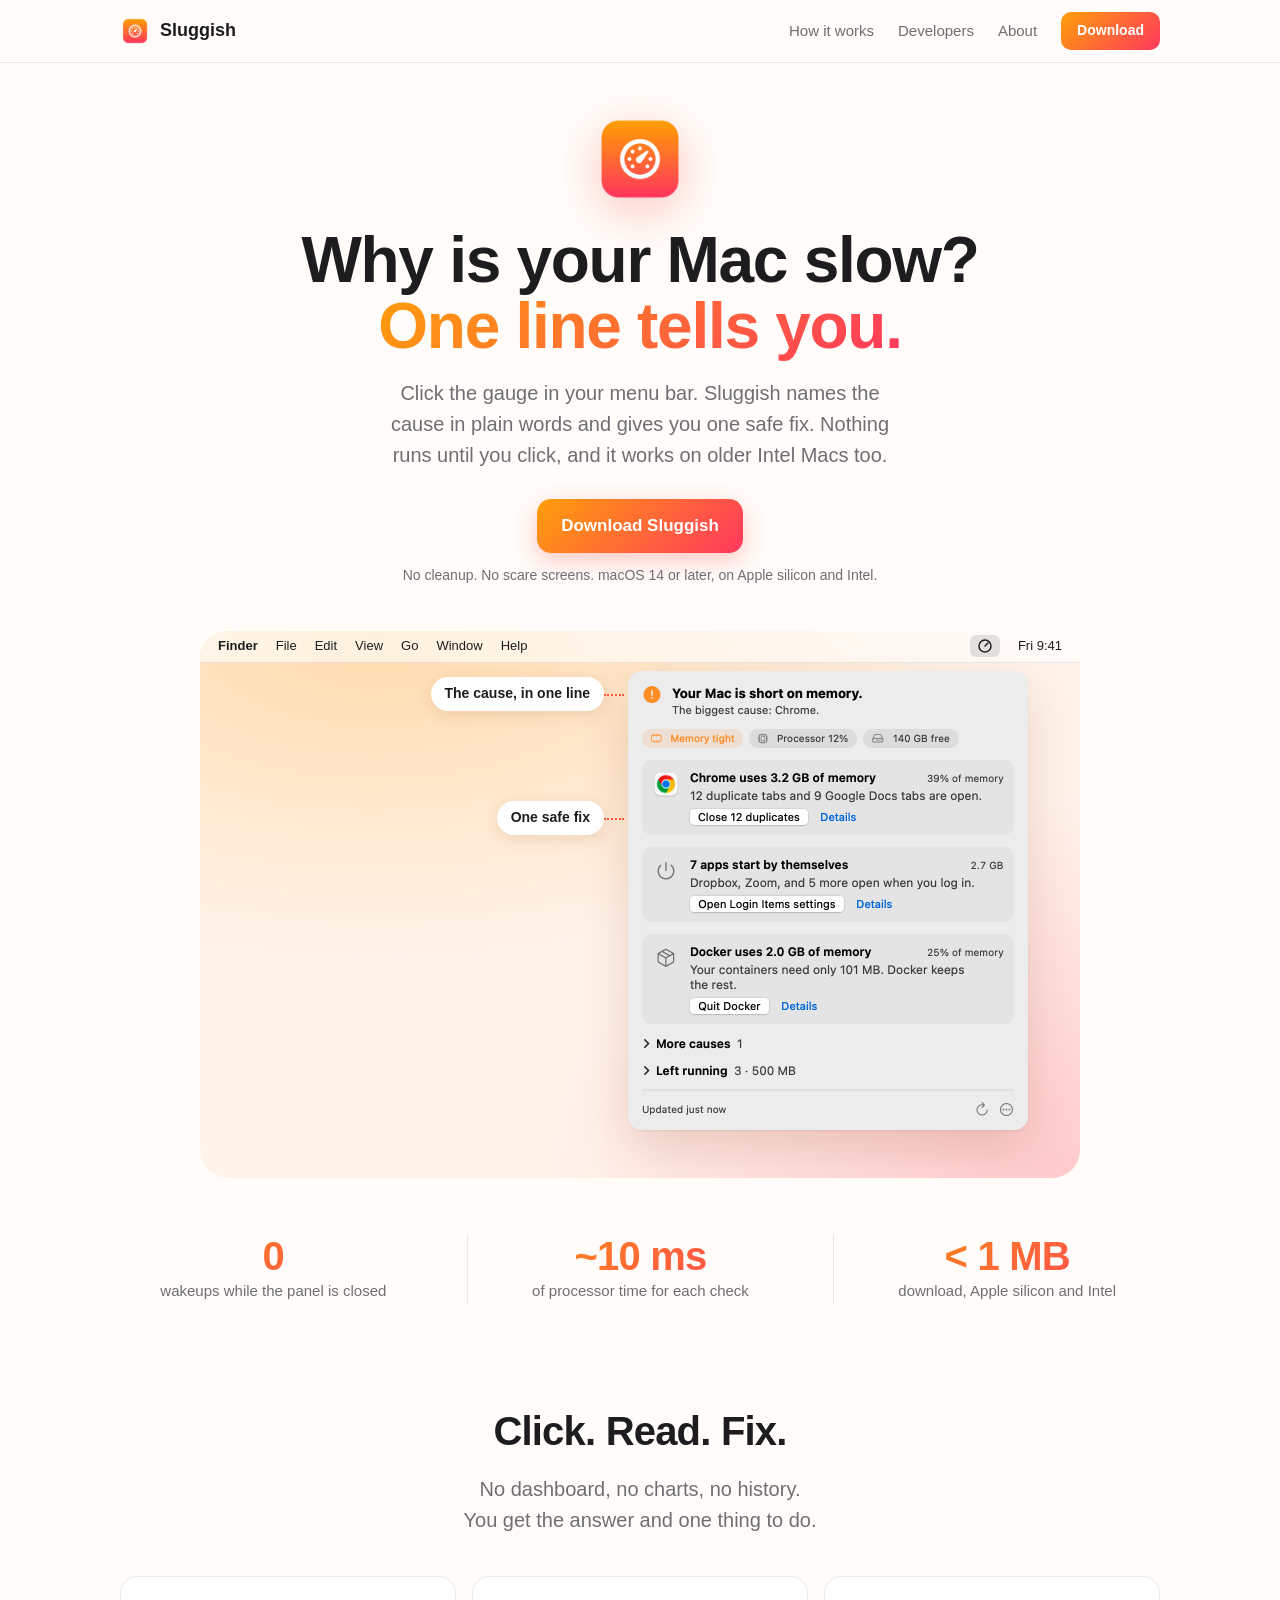
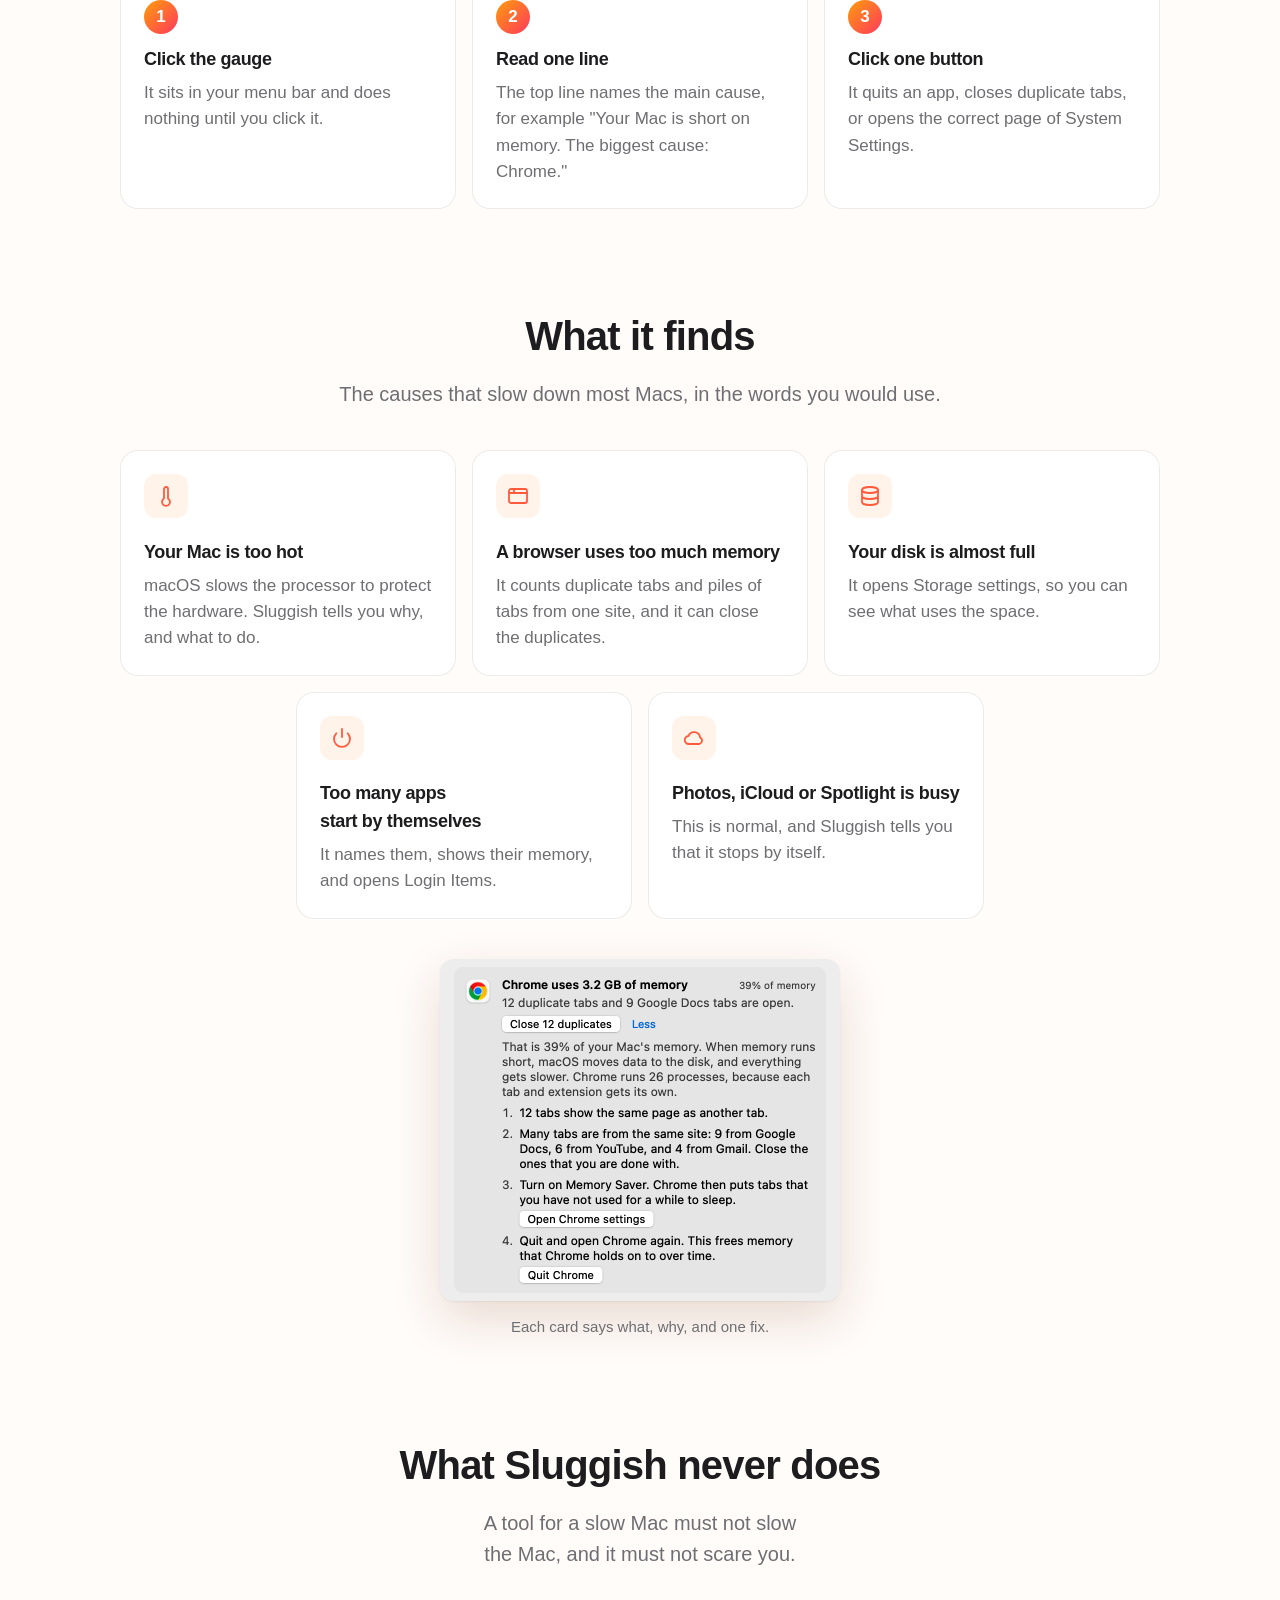
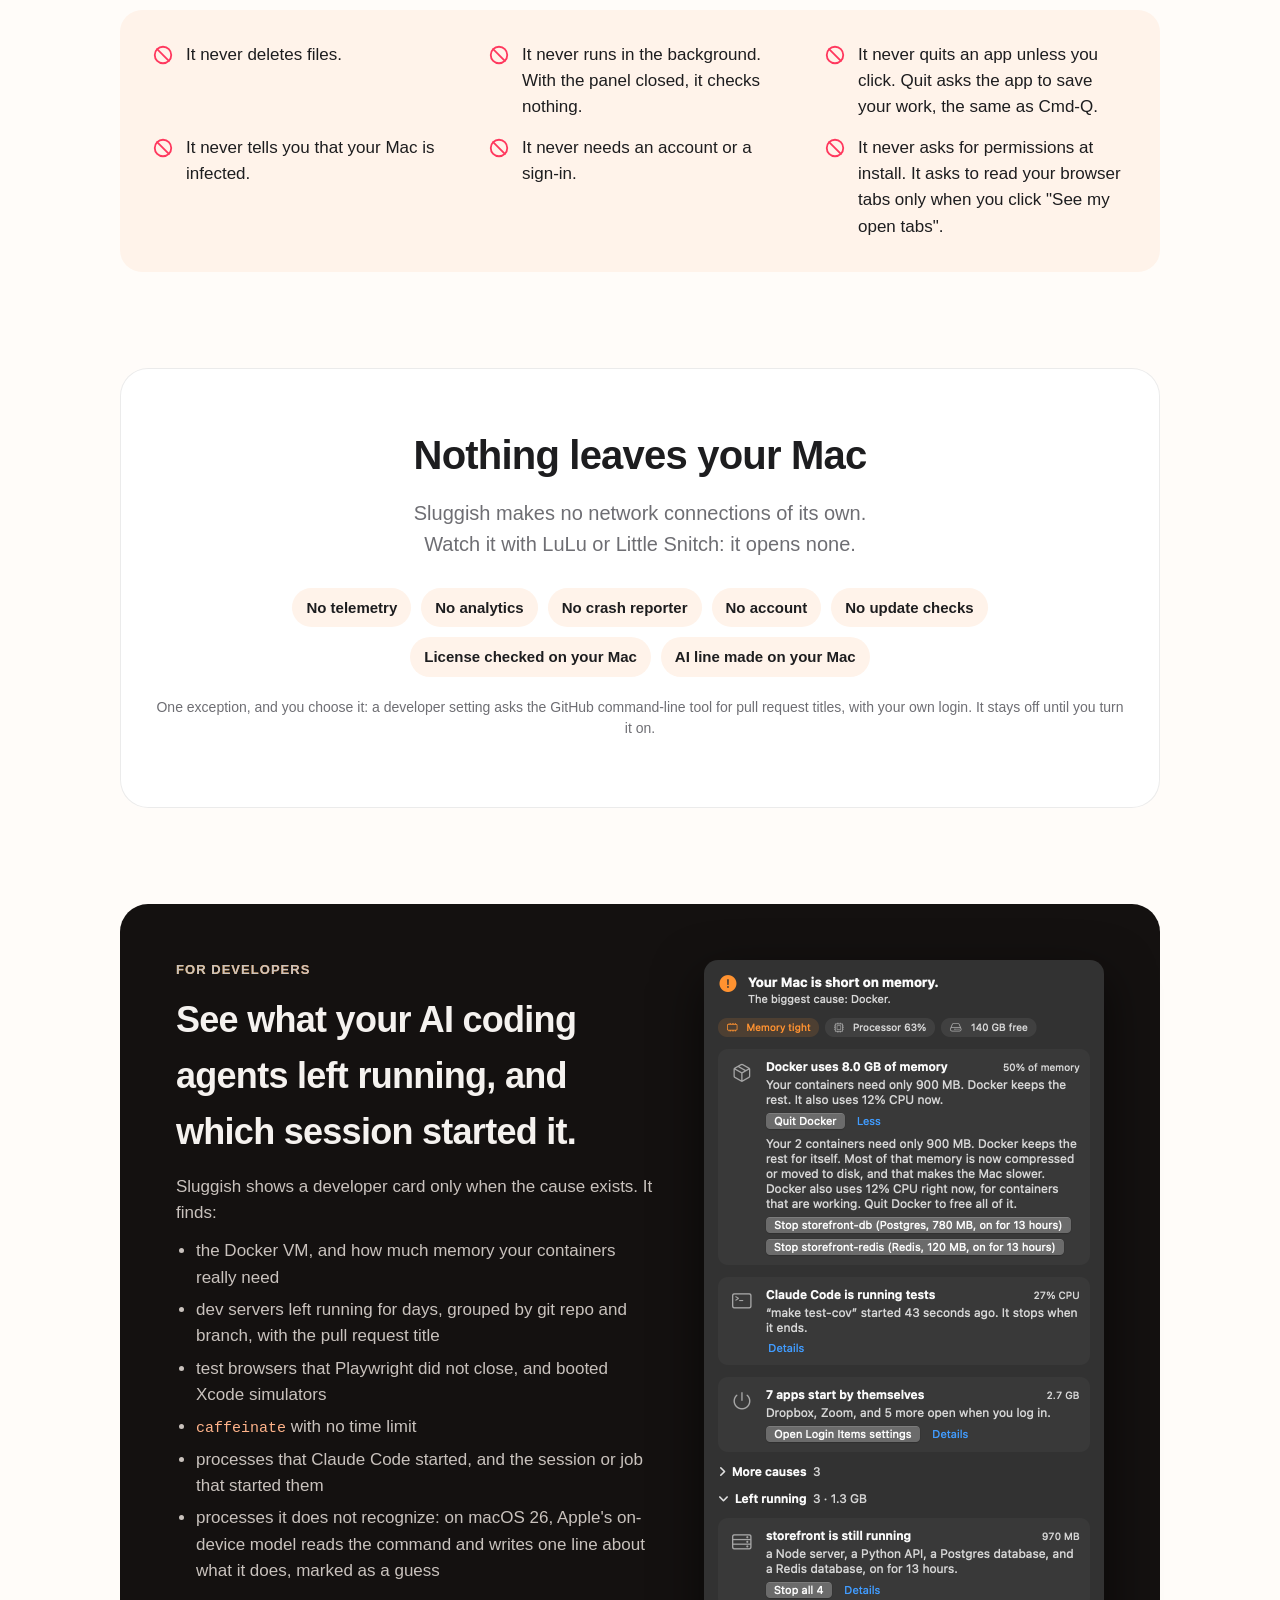
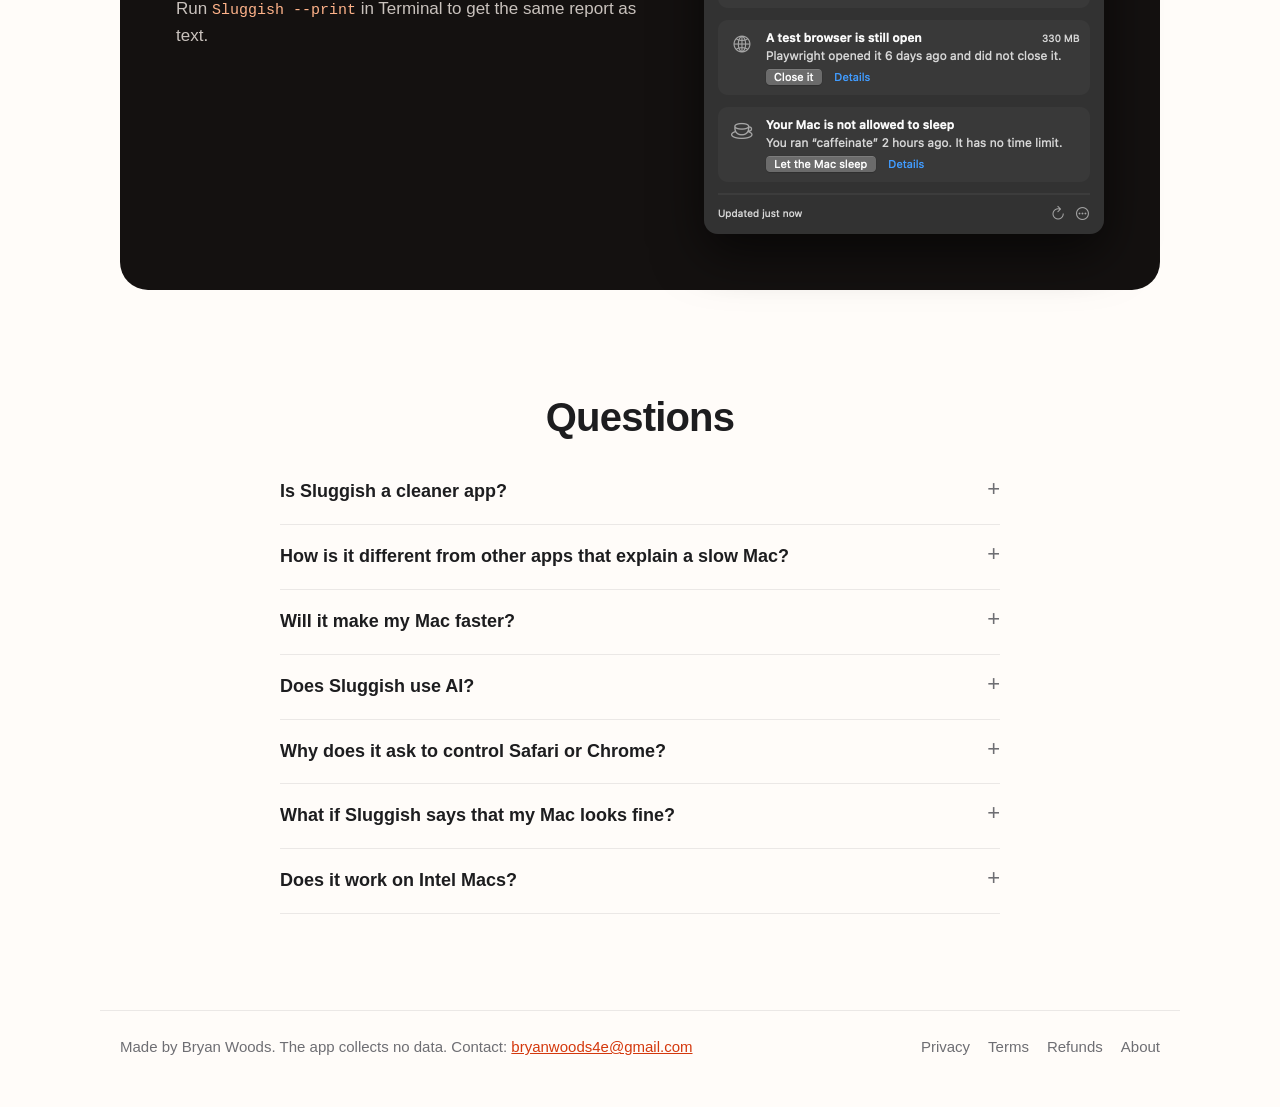
==== site/index.html @ 59898ac7 "Hide the price from the website until launch Friends download early builds from the website, and Bry" ====
<!doctype html>
<html lang="en">
<head>
<meta charset="utf-8">
<meta name="viewport" content="width=device-width, initial-scale=1">
<title>Sluggish: why is your Mac slow?</title>
<meta name="description" content="Click the gauge in your menu bar. Sluggish names the cause in plain words and gives you one safe fix. Nothing runs until you click.">
<link rel="icon" href="icon.png">
<link rel="stylesheet" href="style.css">
</head>
<body class="home">
<header class="top"><div class="wrap"><nav><a class="brand" href="./"><img src="icon.png" alt="" width="30" height="30">Sluggish</a><a href="#how">How it works</a><a href="#developers">Developers</a><a href="about/">About</a><a class="button small" href="download/Sluggish.zip">Download</a></nav></div></header>
<main>

<section class="wrap hero">
<img class="icon" src="icon.png" alt="">
<h1>Why is your Mac slow?<br><span class="grad">One line tells you.</span></h1>
<p class="lede">Click the gauge in your menu bar. Sluggish names the cause in plain words and gives you one safe fix. Nothing runs until you click, and it works on older Intel Macs too.</p>
<div class="buttons"><a class="button" href="download/Sluggish.zip">Download Sluggish</a></div>
<p class="fine">No cleanup. No scare screens. macOS 14 or later, on Apple silicon and Intel.</p>
<div class="stage">
<div class="menubar"><span class="menus"><b>Finder</b><span>File</span><span>Edit</span><span>View</span><span>Go</span><span>Window</span><span>Help</span></span><span class="gauge"><svg viewBox="0 0 24 24" fill="none" stroke="currentColor" stroke-width="2.2" stroke-linecap="round"><circle cx="12" cy="12" r="9"/><path d="M12 12l4.5-4.5"/></svg></span><span>Fri 9:41</span></div>
<span class="callout c1">The cause, in one line</span><span class="callout c2">One safe fix</span>
<picture><source srcset="shots/hero-dark.png" media="(prefers-color-scheme: dark)"><img class="panel" src="shots/hero.png" width="400" alt="The Sluggish panel: Your Mac is short on memory. The biggest cause: Chrome. One button closes 12 duplicate tabs."></picture>
</div>
<div class="stats">
<div><b class="grad">0</b><span>wakeups while the panel is closed</span></div>
<div><b class="grad">~10 ms</b><span>of processor time for each check</span></div>
<div><b class="grad">&lt; 1 MB</b><span>download, Apple silicon and Intel</span></div>
</div>
</section>

<section class="wrap section" id="how">
<h2>Click. Read. Fix.</h2>
<p class="lede">No dashboard, no charts, no history. You get the answer and one thing to do.</p>
<div class="cards">
<div class="card"><span class="step">1</span><h3>Click the gauge</h3><p>It sits in your menu bar and does nothing until you click it.</p></div>
<div class="card"><span class="step">2</span><h3>Read one line</h3><p>The top line names the main cause, for example "Your Mac is short on memory. The biggest cause: Chrome."</p></div>
<div class="card"><span class="step">3</span><h3>Click one button</h3><p>It quits an app, closes duplicate tabs, or opens the correct page of System Settings.</p></div>
</div>
</section>

<section class="wrap section">
<h2>What it finds</h2>
<p class="lede">The causes that slow down most Macs, in the words you would use.</p>
<div class="cards five">
<div class="card"><svg viewBox="0 0 24 24"><path d="M10 14.5V5a2 2 0 1 1 4 0v9.5a4 4 0 1 1-4 0Z"/></svg><h3>Your Mac is too hot</h3><p>macOS slows the processor to protect the hardware. Sluggish tells you why, and what to do.</p></div>
<div class="card"><svg viewBox="0 0 24 24"><rect x="3" y="5" width="18" height="14" rx="2"/><path d="M3 9h18M8 5v4"/></svg><h3>A browser uses too much memory</h3><p>It counts duplicate tabs and piles of tabs from one site, and it can close the duplicates.</p></div>
<div class="card"><svg viewBox="0 0 24 24"><ellipse cx="12" cy="6" rx="8" ry="3"/><path d="M4 6v12c0 1.7 3.6 3 8 3s8-1.3 8-3V6M4 12c0 1.7 3.6 3 8 3s8-1.3 8-3"/></svg><h3>Your disk is almost full</h3><p>It opens Storage settings, so you can see what uses the space.</p></div>
<div class="card"><svg viewBox="0 0 24 24"><path d="M12 3v8M6.3 7.3a8 8 0 1 0 11.4 0"/></svg><h3>Too many apps start by themselves</h3><p>It names them, shows their memory, and opens Login Items.</p></div>
<div class="card"><svg viewBox="0 0 24 24"><path d="M7 18a4 4 0 0 1-.5-8 6 6 0 0 1 11.6 1.5A3.5 3.5 0 0 1 17.5 18Z"/></svg><h3>Photos, iCloud or Spotlight is busy</h3><p>This is normal, and Sluggish tells you that it stops by itself.</p></div>
</div>
<figure><picture><source srcset="shots/details-dark.png" media="(prefers-color-scheme: dark)"><img src="shots/details.png" width="400" alt="A Sluggish card with its details open"></picture><figcaption>Each card says what, why, and one fix.</figcaption></figure>
</section>

<section class="wrap section">
<h2>What Sluggish never does</h2>
<p class="lede">A tool for a slow Mac must not slow the Mac, and it must not scare you.</p>
<ul class="nevers">
<li>It never deletes files.</li>
<li>It never runs in the background. With the panel closed, it checks nothing.</li>
<li>It never quits an app unless you click. Quit asks the app to save your work, the same as Cmd-Q.</li>
<li>It never tells you that your Mac is infected.</li>
<li>It never needs an account or a sign-in.</li>
<li>It never asks for permissions at install. It asks to read your browser tabs only when you click "See my open tabs".</li>
</ul>
</section>

<section class="wrap section">
<div class="local">
<h2>Nothing leaves your Mac</h2>
<p class="lede">Sluggish makes no network connections of its own. Watch it with LuLu or Little Snitch: it opens none.</p>
<ul class="chips"><li>No telemetry</li><li>No analytics</li><li>No crash reporter</li><li>No account</li><li>No update checks</li><li>License checked on your Mac</li><li>AI line made on your Mac</li></ul>
<p class="fine">One exception, and you choose it: a developer setting asks the GitHub command-line tool for pull request titles, with your own login. It stays off until you turn it on.</p>
</div>
</section>

<section class="wrap section" id="developers">
<div class="dev">
<div>
<p class="kicker grad">For developers</p>
<h2>See what your AI coding agents left running, and which session started it.</h2>
<p>Sluggish shows a developer card only when the cause exists. It finds:</p>
<ul>
<li>the Docker VM, and how much memory your containers really need</li>
<li>dev servers left running for days, grouped by git repo and branch, with the pull request title</li>
<li>test browsers that Playwright did not close, and booted Xcode simulators</li>
<li><code>caffeinate</code> with no time limit</li>
<li>processes that Claude Code started, and the session or job that started them</li>
<li>processes it does not recognize: on macOS 26, Apple's on-device model reads the command and writes one line about what it does, marked as a guess</li>
</ul>
<p>Run <code>Sluggish --print</code> in Terminal to get the same report as text.</p>
</div>
<img src="shots/developer-dark.png" width="400" alt="Sluggish explains that Docker keeps 8 GB for containers that need 900 MB, and lists a dev server, a test browser and caffeinate under Left running.">
</div>
</section>

<section class="wrap section">
<h2>Questions</h2>
<div class="faq">
<details><summary>Is Sluggish a cleaner app?</summary><p>No. It does not delete files or clear caches. It tells you why your Mac is slow, and you choose what to do.</p></details>
<details><summary>How is it different from other apps that explain a slow Mac?</summary><p>Sluggish runs nothing in the background. It never deletes or moves files. It works on Intel Macs with macOS 14. It has no charts and no history. You get the answer and one fix.</p></details>
<details><summary>Will it make my Mac faster?</summary><p>Sluggish does not change your Mac by itself. It shows the cause and one fix. The fix removes the cause that Sluggish found.</p></details>
<details><summary>Does Sluggish use AI?</summary><p>Only for one line, and only on your Mac. When Sluggish finds a process that it does not recognize, Apple's on-device model writes one line about what the process does, marked as a guess. This needs macOS 26 with Apple Intelligence on, and it runs only when you open that card's details. Nothing leaves your Mac. Every other word in the panel comes from fixed rules, not from a model.</p></details>
<details><summary>Why does it ask to control Safari or Chrome?</summary><p>macOS calls the permission to read tab addresses "control". Sluggish uses it to find duplicate tabs, and it closes tabs only when you click a button. Every other card works without this permission.</p></details>
<details><summary>What if Sluggish says that my Mac looks fine?</summary><p>Then it found no cause at that moment. Open it again at the next slow moment. If your Mac is still slow, write to us. Each report helps Sluggish find more causes.</p></details>
<details><summary>Does it work on Intel Macs?</summary><p>Yes. It is one app for Apple silicon and Intel Macs with macOS 14 or later.</p></details>
</div>
</section>
</main>
<footer><span>Made by Bryan Woods. The app collects no data. Contact: <a href="mailto:bryanwoods4e@gmail.com">bryanwoods4e@gmail.com</a></span><nav><a href="privacy/">Privacy</a><a href="terms/">Terms</a><a href="refund/">Refunds</a><a href="about/">About</a></nav></footer>
</body>
</html>
---- site/style.css ----
:root {
  color-scheme: light dark;
  --bg: #fffcf9; --fg: #1d1d1f; --muted: #6e6e73; --line: rgba(0, 0, 0, .08); --card: #ffffff; --tint: #fff3ea;
  --grad: linear-gradient(135deg, #ff9e0a, #ff385e); --link: #d4380d; --bar: rgba(255, 255, 255, .6);
  --shadow: 0 1px 2px rgba(0, 0, 0, .06), 0 18px 50px rgba(120, 40, 0, .16);
}
@media (prefers-color-scheme: dark) {
  :root {
    --bg: #0f0d0c; --fg: #f5f2ef; --muted: #a39d98; --line: rgba(255, 255, 255, .1); --card: #1a1715; --tint: #1d1612;
    --link: #ff8a5c; --bar: rgba(40, 36, 34, .7); --shadow: 0 18px 50px rgba(0, 0, 0, .55);
  }
}
* { box-sizing: border-box; }
body { margin: 0; background: var(--bg); color: var(--fg); font: 17px/1.55 -apple-system, BlinkMacSystemFont, "Helvetica Neue", sans-serif; -webkit-font-smoothing: antialiased; }
a { color: var(--link); }
img { max-width: 100%; height: auto; display: block; }
code { font: 15px ui-monospace, SFMono-Regular, Menlo, monospace; }
h1, h2, h3 { letter-spacing: -.02em; text-wrap: balance; }
.lede, figcaption { text-wrap: balance; }

/* Inner pages */
main { max-width: 680px; margin: 0 auto; padding: 24px 20px 64px; }
main > nav { display: flex; align-items: center; gap: 20px; font-size: 15px; margin-bottom: 40px; }
main h1 { font-size: 40px; line-height: 1.1; margin: 0 0 12px; }
main h2 { font-size: 24px; margin: 40px 0 10px; }
main h3 { font-size: 17px; margin: 20px 0 4px; }
p, ul, ol { margin: 0 0 12px; }
li { margin-bottom: 6px; }
.sub { color: var(--muted); }
.brand { display: flex; align-items: center; gap: 10px; margin-right: auto; color: var(--fg); font-weight: 650; text-decoration: none; font-size: 18px; }
.brand img { width: 30px; height: 30px; }
nav a:not(.brand):not(.button) { color: var(--muted); text-decoration: none; }
nav a:not(.brand):not(.button):hover { color: var(--fg); }
footer { margin-top: 64px; padding-top: 18px; border-top: 1px solid var(--line); color: var(--muted); font-size: 15px; }

/* Buttons */
.buttons { display: flex; flex-wrap: wrap; gap: 12px; margin: 28px 0 12px; }
.button { display: inline-block; padding: 14px 24px; border: 0; border-radius: 14px; background: var(--grad); color: #fff; font: inherit; font-weight: 650; text-decoration: none; cursor: pointer; box-shadow: 0 8px 24px rgba(255, 70, 60, .28); transition: transform .15s; }
.button:hover { transform: translateY(-1px); }
.button.quiet { background: var(--card); color: var(--fg); box-shadow: inset 0 0 0 1px var(--line); }

/* Home */
.home main { max-width: none; padding: 0; }
.wrap { max-width: 1080px; margin: 0 auto; padding: 0 20px; }
.wrap > nav { display: flex; align-items: center; gap: 24px; padding: 20px 0; font-size: 15px; }
.grad { background: var(--grad); -webkit-background-clip: text; background-clip: text; color: transparent; }
.hero { text-align: center; padding: 48px 0 0; }
.hero > img.icon { width: 96px; height: 96px; margin: 0 auto 20px; filter: drop-shadow(0 12px 24px rgba(255, 70, 60, .3)); }
.hero h1 { font-size: clamp(38px, 6.5vw, 64px); line-height: 1.04; margin: 0 auto 18px; max-width: 820px; }
.lede { font-size: 20px; color: var(--muted); max-width: 620px; margin: 0 auto; }
.hero .buttons { justify-content: center; }
.fine { font-size: 14px; color: var(--muted); }
.stage { margin: 44px auto 0; max-width: 880px; border-radius: 28px; overflow: hidden; padding-bottom: 48px; background: radial-gradient(ellipse 70% 60% at 20% 0%, rgba(255, 158, 10, .28), transparent), radial-gradient(ellipse 60% 70% at 100% 100%, rgba(255, 56, 94, .22), transparent), var(--tint); }
.menubar { display: flex; justify-content: flex-end; align-items: center; gap: 18px; height: 32px; padding: 0 18px; background: var(--bar); backdrop-filter: blur(12px); border-bottom: 1px solid var(--line); font-size: 13px; font-weight: 500; }
.menubar .gauge { display: grid; place-items: center; width: 30px; height: 22px; border-radius: 6px; background: rgba(127, 127, 127, .22); }
.menubar svg { width: 16px; height: 16px; }
.stage .panel { width: 400px; margin: 8px 52px 0 auto; border-radius: 14px; box-shadow: var(--shadow); }
.stats { display: grid; grid-template-columns: repeat(3, 1fr); gap: 20px; text-align: center; margin-top: 56px; }
.stats b { display: block; font-size: 40px; line-height: 1.1; letter-spacing: -.02em; }
.stats span { color: var(--muted); font-size: 15px; }
.section { padding-top: 96px; }
.section > h2 { font-size: clamp(30px, 4vw, 40px); text-align: center; margin: 0 0 12px; }
.section > .lede { text-align: center; margin-bottom: 40px; }
.cards { display: grid; gap: 16px; grid-template-columns: repeat(auto-fit, minmax(230px, 1fr)); }
.card { background: var(--card); border-radius: 18px; padding: 24px; box-shadow: inset 0 0 0 1px var(--line); }
.card h3 { font-size: 18px; margin: 12px 0 6px; }
.card p { color: var(--muted); margin: 0; }
.card svg { width: 44px; height: 44px; padding: 10px; border-radius: 12px; background: var(--tint); stroke: #ff5a3c; fill: none; stroke-width: 1.8; stroke-linecap: round; stroke-linejoin: round; }
.step { display: grid; place-items: center; width: 34px; height: 34px; border-radius: 50%; background: var(--grad); color: #fff; font-weight: 700; }
figure { margin: 40px auto 0; text-align: center; }
figure img { width: 400px; margin: 0 auto; border-radius: 14px; box-shadow: var(--shadow); }
figcaption { color: var(--muted); font-size: 15px; margin-top: 14px; }
.nevers { display: grid; grid-template-columns: repeat(auto-fit, minmax(300px, 1fr)); gap: 14px 32px; list-style: none; padding: 32px; margin: 0; border-radius: 22px; background: var(--tint); }
.nevers li { display: flex; gap: 12px; margin: 0; }
.nevers li::before, .checks li::before { content: ""; flex: none; width: 22px; height: 22px; margin-top: 2px; background: center / contain no-repeat; }
.nevers li::before { background-image: url("data:image/svg+xml,%3Csvg xmlns='http://www.w3.org/2000/svg' viewBox='0 0 24 24' fill='none' stroke='%23ff385e' stroke-width='2' stroke-linecap='round'%3E%3Ccircle cx='12' cy='12' r='9'/%3E%3Cpath d='M5.6 5.6l12.8 12.8'/%3E%3C/svg%3E"); }
.local { text-align: center; padding: 56px 32px; border-radius: 28px; background: var(--card); box-shadow: inset 0 0 0 1px var(--line); }
.local h2 { font-size: clamp(30px, 4vw, 40px); margin: 0 0 12px; }
.chips { display: flex; flex-wrap: wrap; justify-content: center; gap: 10px; list-style: none; padding: 0; margin: 28px auto 20px; max-width: 760px; }
.chips li { margin: 0; padding: 8px 14px; border-radius: 999px; background: var(--tint); font-size: 15px; font-weight: 600; }
.dev { display: grid; grid-template-columns: 1fr 400px; gap: 48px; align-items: start; padding: 56px; border-radius: 28px; background: #141110; color: #f5f2ef; }
.dev h2 { font-size: clamp(28px, 3.6vw, 36px); margin: 8px 0 14px; }
.dev p, .dev li { color: #c9c2bd; }
.dev ul { padding-left: 20px; }
.dev code { color: #ffb38a; }
.dev img { border-radius: 14px; box-shadow: 0 18px 50px rgba(0, 0, 0, .6); }
.kicker { font-size: 13px; font-weight: 700; letter-spacing: .08em; text-transform: uppercase; }
.price { max-width: 440px; margin: 0 auto; text-align: center; padding: 40px 32px; border-radius: 26px; background: var(--card); box-shadow: inset 0 0 0 1px var(--line), var(--shadow); }
.price b { display: block; font-size: 72px; line-height: 1; letter-spacing: -.03em; }
.checks { list-style: none; padding: 0; margin: 24px 0; text-align: left; }
.checks li { display: flex; gap: 10px; }
.checks li::before { background-image: url("data:image/svg+xml,%3Csvg xmlns='http://www.w3.org/2000/svg' viewBox='0 0 24 24' fill='none' stroke='%23ff7a1f' stroke-width='2' stroke-linecap='round'%3E%3Cpath d='M5 12.5l4.5 4.5L19 7.5'/%3E%3C/svg%3E"); }
.price .button { width: 100%; text-align: center; }
.faq { max-width: 720px; margin: 0 auto; }
details { border-bottom: 1px solid var(--line); padding: 18px 0; }
summary { font-size: 18px; font-weight: 600; cursor: pointer; list-style: none; display: flex; justify-content: space-between; gap: 16px; }
summary::-webkit-details-marker { display: none; }
summary::after { content: "+"; color: var(--muted); font-weight: 400; font-size: 22px; line-height: 1; transition: transform .2s; }
details[open] summary::after { transform: rotate(45deg); }
details p { color: var(--muted); margin: 10px 0 0; }
.home footer { max-width: 1080px; margin: 96px auto 0; padding: 24px 20px 48px; display: flex; flex-wrap: wrap; gap: 8px 24px; justify-content: space-between; }
.home footer nav { display: flex; gap: 18px; }

@media (max-width: 760px) {
  .stage .panel { width: calc(100% - 32px); max-width: 400px; margin: 8px auto 0; }
  .stats { grid-template-columns: 1fr; gap: 24px; }
  .dev { grid-template-columns: 1fr; padding: 32px 24px; }
  .nevers { padding: 24px; }
  .cards.five .card { max-width: 100%; }
  .menubar .menus { display: none; }
  .dev > div:first-child { position: static; }
}
.cards.five { display: flex; flex-wrap: wrap; justify-content: center; }
.cards.five .card { flex: 1 1 300px; max-width: calc((100% - 32px) / 3); }
.menubar .menus { display: flex; gap: 18px; margin-right: auto; }
.dev > div:first-child { position: sticky; top: 32px; }
@media (max-width: 560px) {
  .wrap > nav a:not(.brand):not(:last-child) { display: none; }
}
.top { position: sticky; top: 0; z-index: 10; background: color-mix(in srgb, var(--bg) 82%, transparent); -webkit-backdrop-filter: saturate(180%) blur(16px); backdrop-filter: saturate(180%) blur(16px); border-bottom: 1px solid var(--line); }
.top .wrap > nav { padding: 12px 0; }
.button.small { padding: 8px 16px; border-radius: 10px; font-size: 14px; box-shadow: none; }
.stage { position: relative; }
.callout { position: absolute; right: 476px; padding: 6px 14px; border-radius: 999px; background: var(--card); box-shadow: 0 4px 16px rgba(120, 40, 0, .12); font-size: 14px; font-weight: 600; white-space: nowrap; }
.callout::after { content: ""; position: absolute; left: 100%; top: 50%; width: 20px; border-top: 2px dotted #ff5a3c; }
.c1 { top: 46px; }
.c2 { top: 170px; }
.stats > div + div { border-left: 1px solid var(--line); }
@media (max-width: 960px) { .callout { display: none; } }
@media (max-width: 760px) { .stats > div + div { border-left: 0; } }
.button.off, .button:disabled { cursor: default; }
.button.off:hover, .button:disabled:hover { transform: none; }
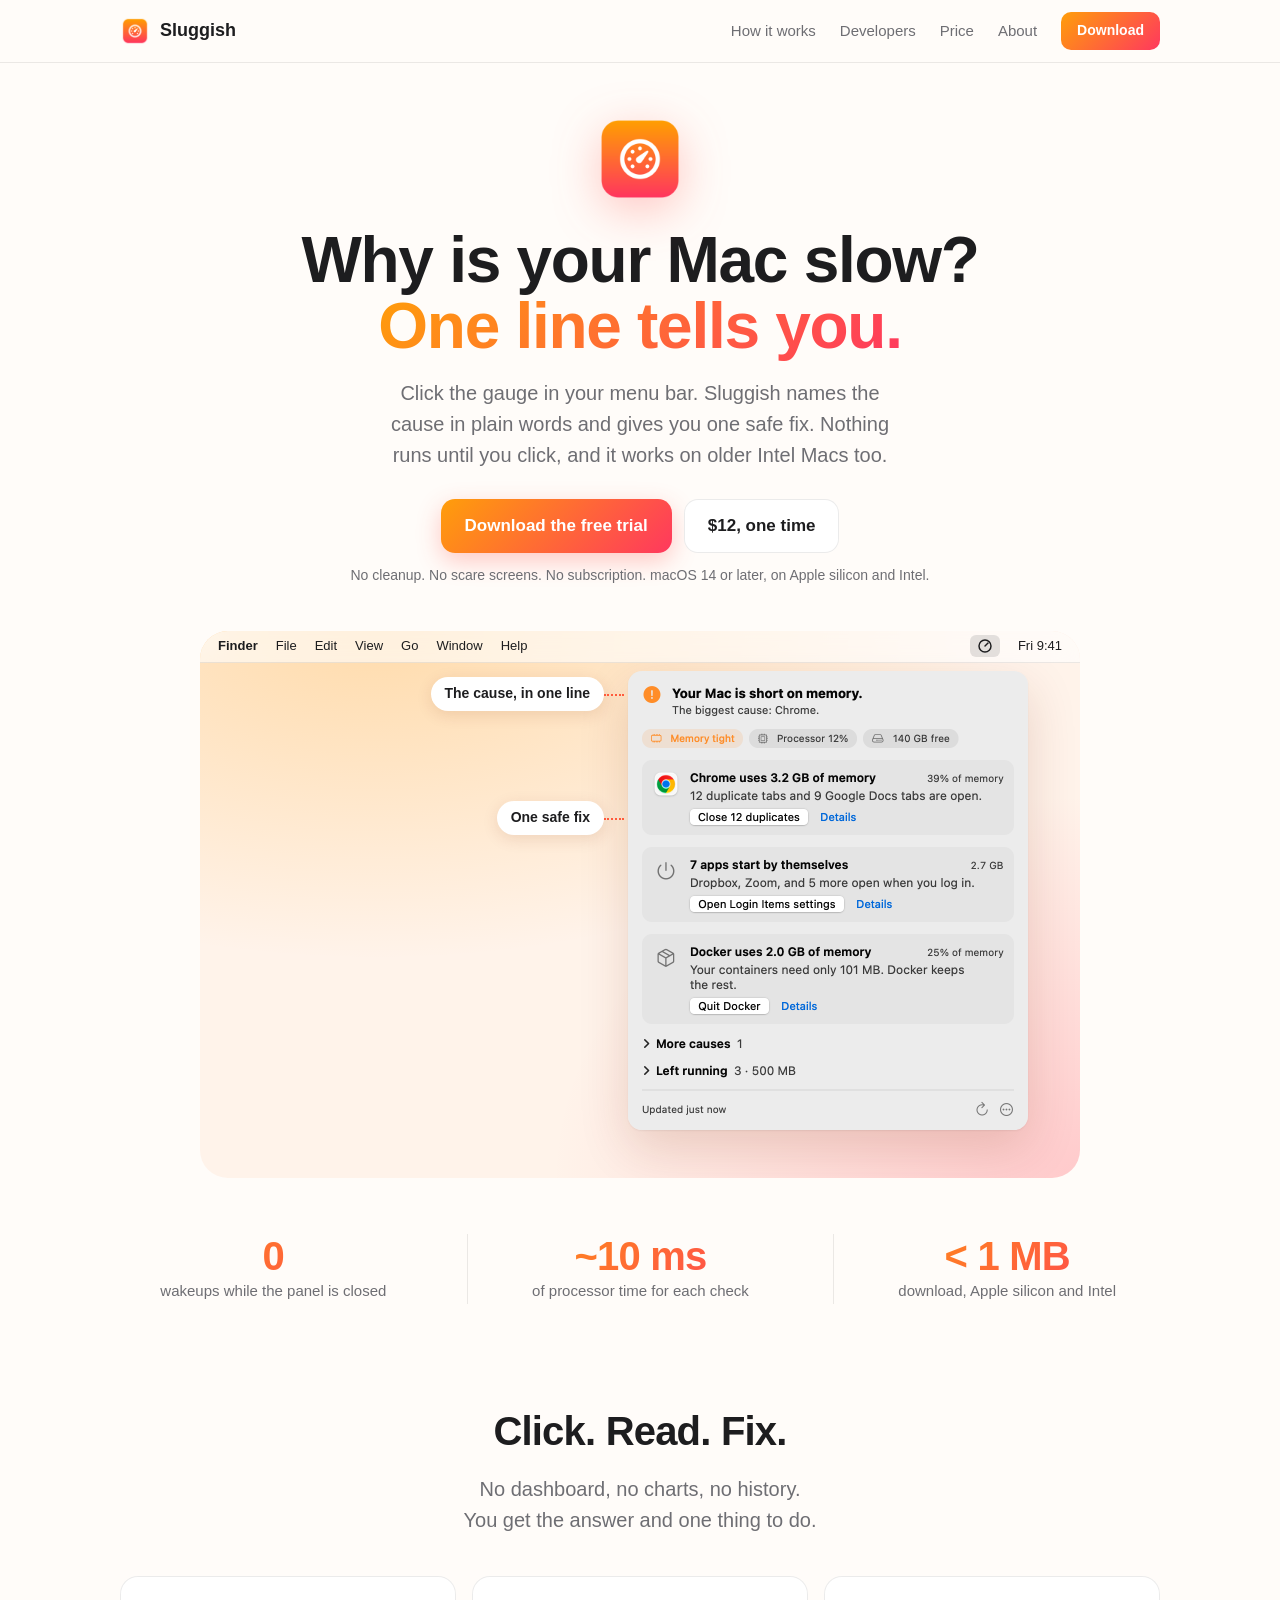
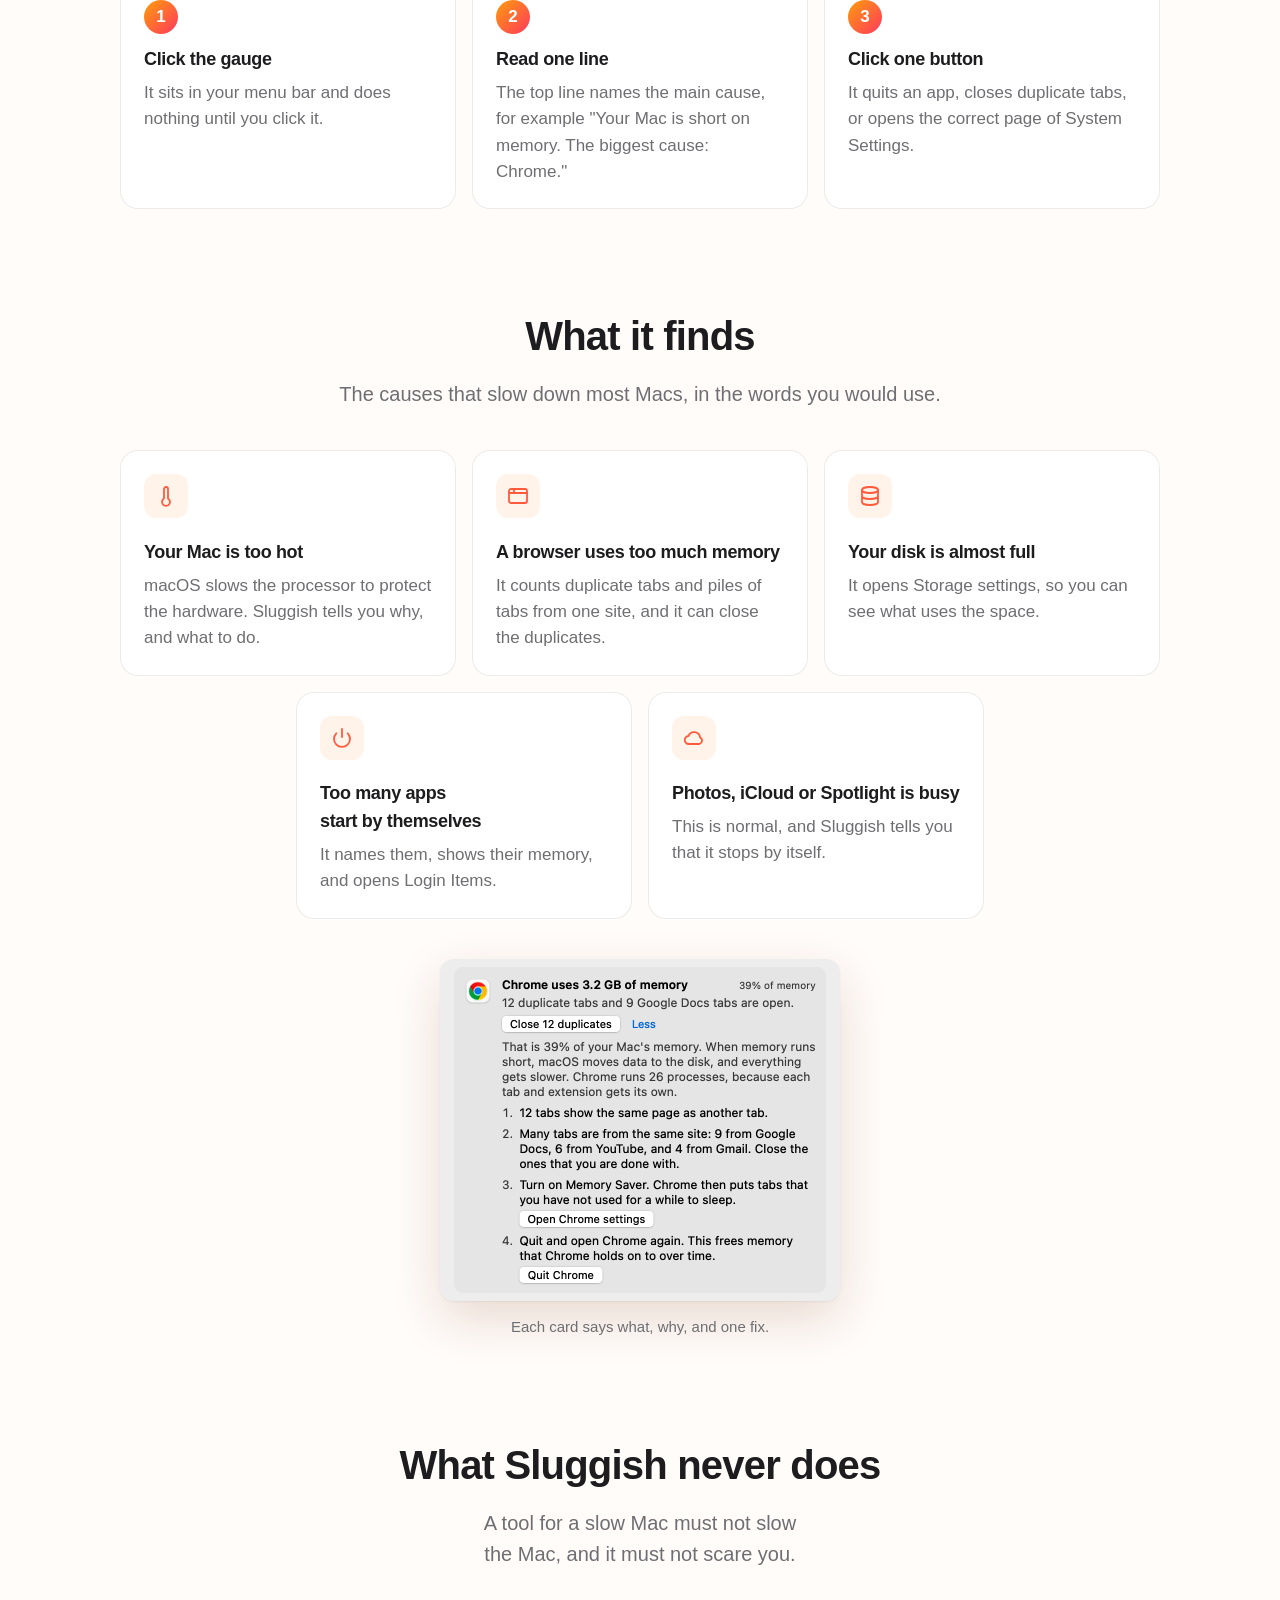
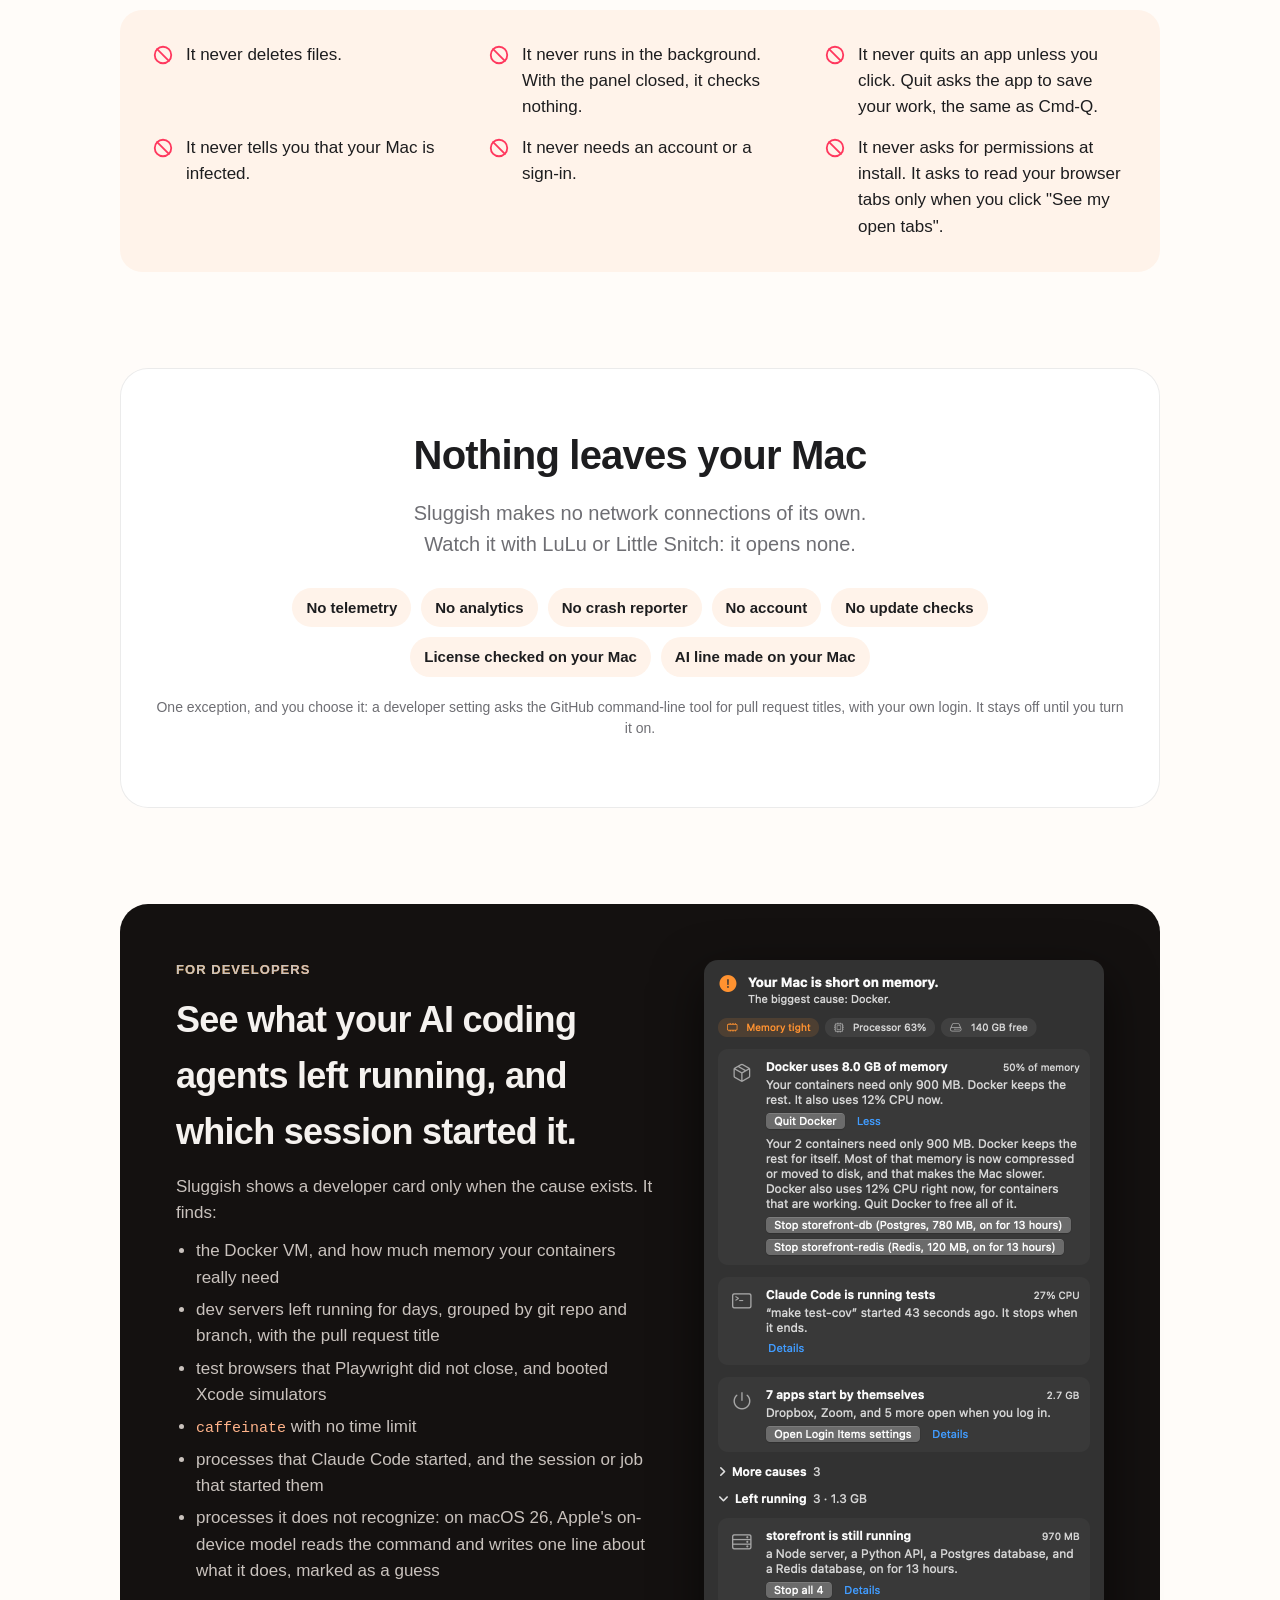
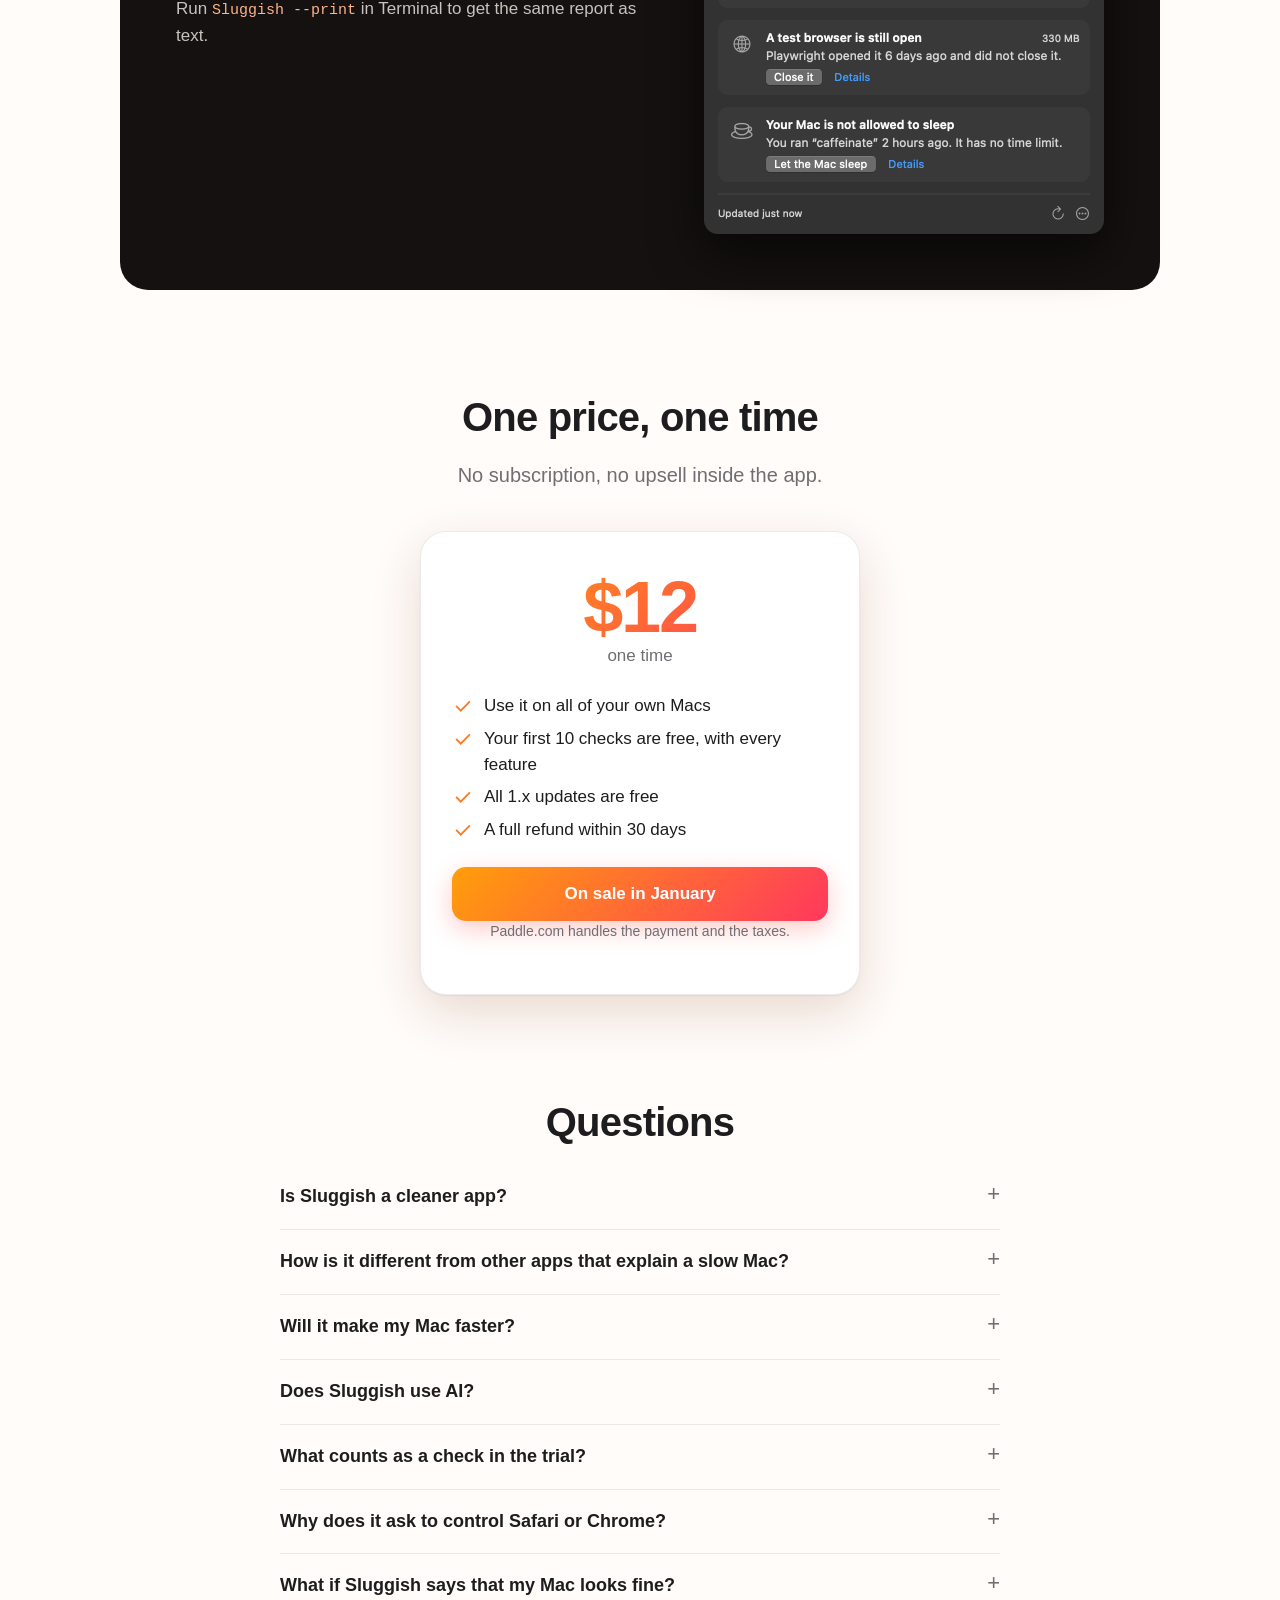
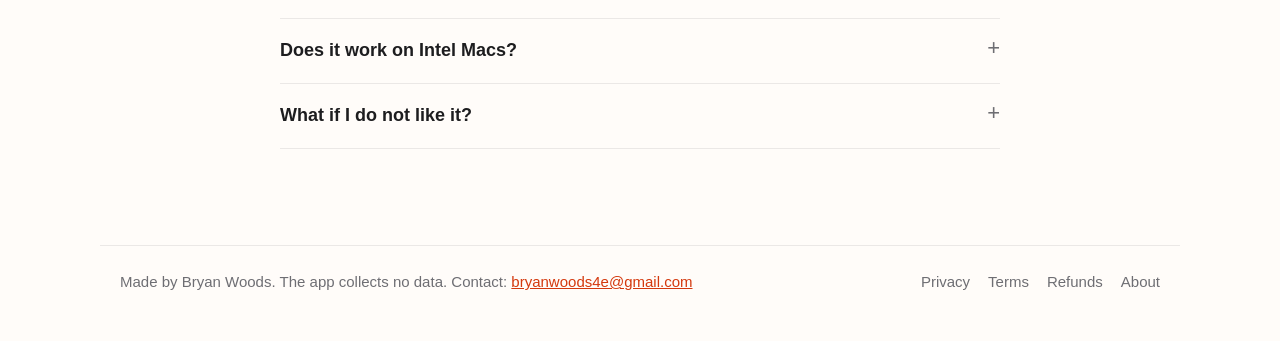
==== commit 3edf5b4f: "Show the price on the website again Paddle rejects a domain when its site has no visible price, and " ====
--- a/site/index.html
+++ b/site/index.html
@@ -9,15 +9,15 @@
 <link rel="stylesheet" href="style.css">
 </head>
 <body class="home">
-<header class="top"><div class="wrap"><nav><a class="brand" href="./"><img src="icon.png" alt="" width="30" height="30">Sluggish</a><a href="#how">How it works</a><a href="#developers">Developers</a><a href="about/">About</a><a class="button small" href="download/Sluggish.zip">Download</a></nav></div></header>
+<header class="top"><div class="wrap"><nav><a class="brand" href="./"><img src="icon.png" alt="" width="30" height="30">Sluggish</a><a href="#how">How it works</a><a href="#developers">Developers</a><a href="#price">Price</a><a href="about/">About</a><a class="button small" href="download/Sluggish.zip">Download</a></nav></div></header>
 <main>
 
 <section class="wrap hero">
 <img class="icon" src="icon.png" alt="">
 <h1>Why is your Mac slow?<br><span class="grad">One line tells you.</span></h1>
 <p class="lede">Click the gauge in your menu bar. Sluggish names the cause in plain words and gives you one safe fix. Nothing runs until you click, and it works on older Intel Macs too.</p>
-<div class="buttons"><a class="button" href="download/Sluggish.zip">Download Sluggish</a></div>
-<p class="fine">No cleanup. No scare screens. macOS 14 or later, on Apple silicon and Intel.</p>
+<div class="buttons"><a class="button" href="download/Sluggish.zip">Download the free trial</a><a class="button quiet" href="#price">$12, one time</a></div>
+<p class="fine">No cleanup. No scare screens. No subscription. macOS 14 or later, on Apple silicon and Intel.</p>
 <div class="stage">
 <div class="menubar"><span class="menus"><b>Finder</b><span>File</span><span>Edit</span><span>View</span><span>Go</span><span>Window</span><span>Help</span></span><span class="gauge"><svg viewBox="0 0 24 24" fill="none" stroke="currentColor" stroke-width="2.2" stroke-linecap="round"><circle cx="12" cy="12" r="9"/><path d="M12 12l4.5-4.5"/></svg></span><span>Fri 9:41</span></div>
 <span class="callout c1">The cause, in one line</span><span class="callout c2">One safe fix</span>
@@ -95,6 +95,22 @@
 </div>
 </section>
 
+<section class="wrap section" id="price">
+<h2>One price, one time</h2>
+<p class="lede">No subscription, no upsell inside the app.</p>
+<div class="price">
+<b class="grad">$12</b><span class="sub">one time</span>
+<ul class="checks">
+<li>Use it on all of your own Macs</li>
+<li>Your first 10 checks are free, with every feature</li>
+<li>All 1.x updates are free</li>
+<li>A full refund within 30 days</li>
+</ul>
+<span class="button off">On sale in January</span>
+<p class="fine">Paddle.com handles the payment and the taxes.</p>
+</div>
+</section>
+
 <section class="wrap section">
 <h2>Questions</h2>
 <div class="faq">
@@ -102,9 +118,11 @@
 <details><summary>How is it different from other apps that explain a slow Mac?</summary><p>Sluggish runs nothing in the background. It never deletes or moves files. It works on Intel Macs with macOS 14. It has no charts and no history. You get the answer and one fix.</p></details>
 <details><summary>Will it make my Mac faster?</summary><p>Sluggish does not change your Mac by itself. It shows the cause and one fix. The fix removes the cause that Sluggish found.</p></details>
 <details><summary>Does Sluggish use AI?</summary><p>Only for one line, and only on your Mac. When Sluggish finds a process that it does not recognize, Apple's on-device model writes one line about what the process does, marked as a guess. This needs macOS 26 with Apple Intelligence on, and it runs only when you open that card's details. Nothing leaves your Mac. Every other word in the panel comes from fixed rules, not from a model.</p></details>
+<details><summary>What counts as a check in the trial?</summary><p>Each time you open the panel and Sluggish looks at your Mac. Checks within one hour count as one.</p></details>
 <details><summary>Why does it ask to control Safari or Chrome?</summary><p>macOS calls the permission to read tab addresses "control". Sluggish uses it to find duplicate tabs, and it closes tabs only when you click a button. Every other card works without this permission.</p></details>
 <details><summary>What if Sluggish says that my Mac looks fine?</summary><p>Then it found no cause at that moment. Open it again at the next slow moment. If your Mac is still slow, write to us. Each report helps Sluggish find more causes.</p></details>
 <details><summary>Does it work on Intel Macs?</summary><p>Yes. It is one app for Apple silicon and Intel Macs with macOS 14 or later.</p></details>
+<details><summary>What if I do not like it?</summary><p>Write to us within 30 days for a full refund.</p></details>
 </div>
 </section>
 </main>
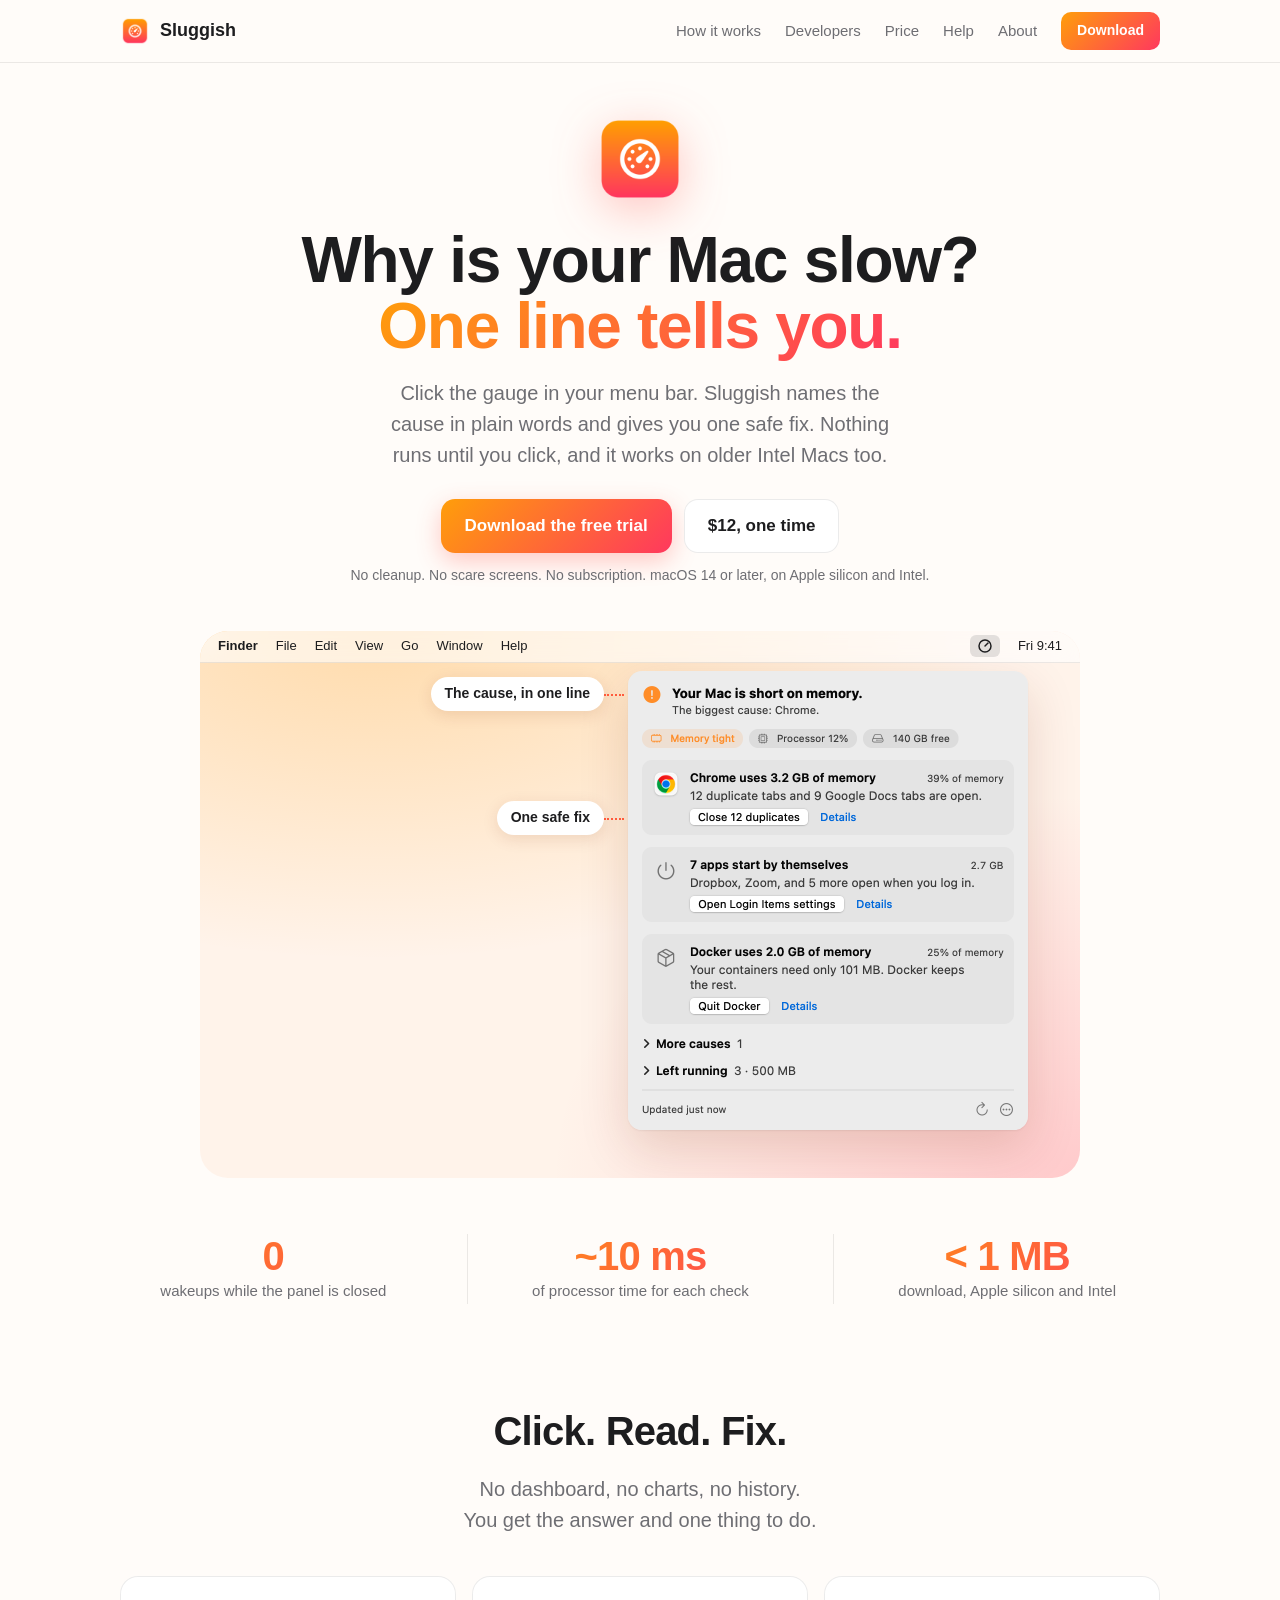
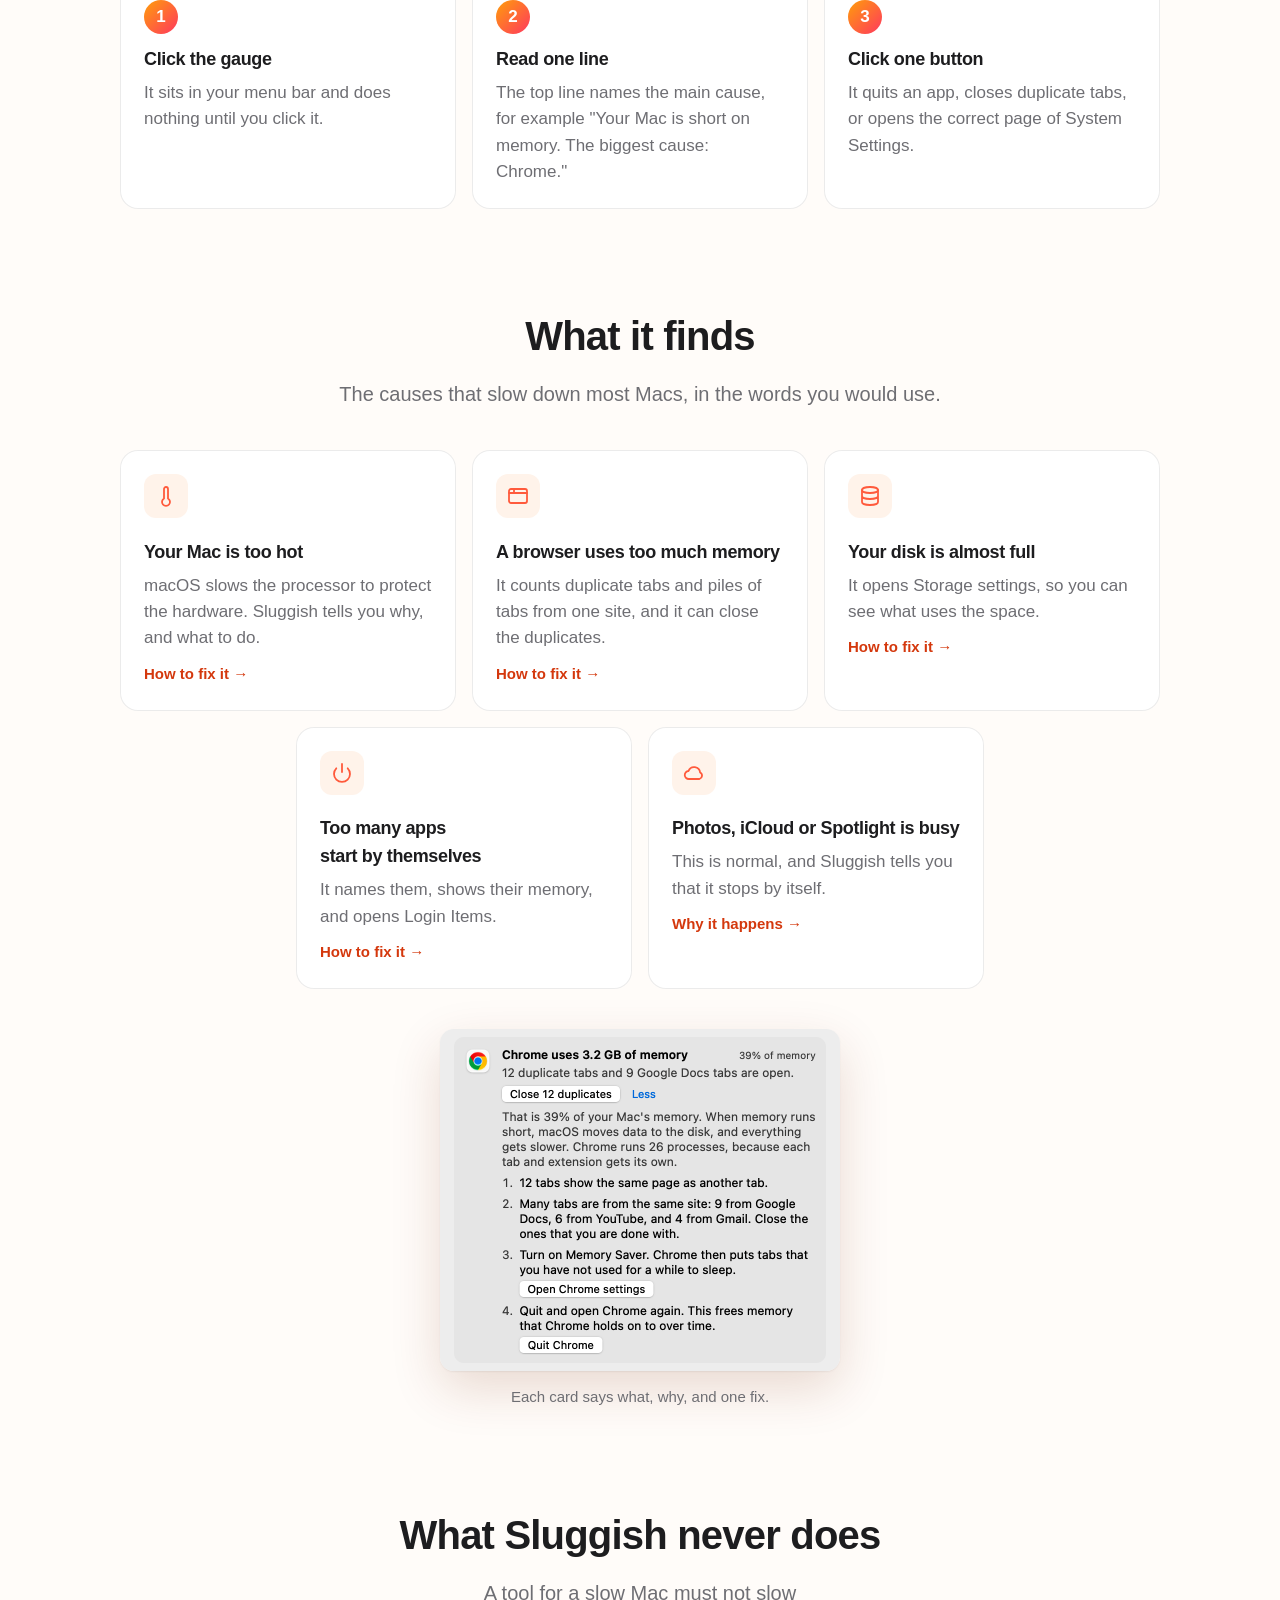
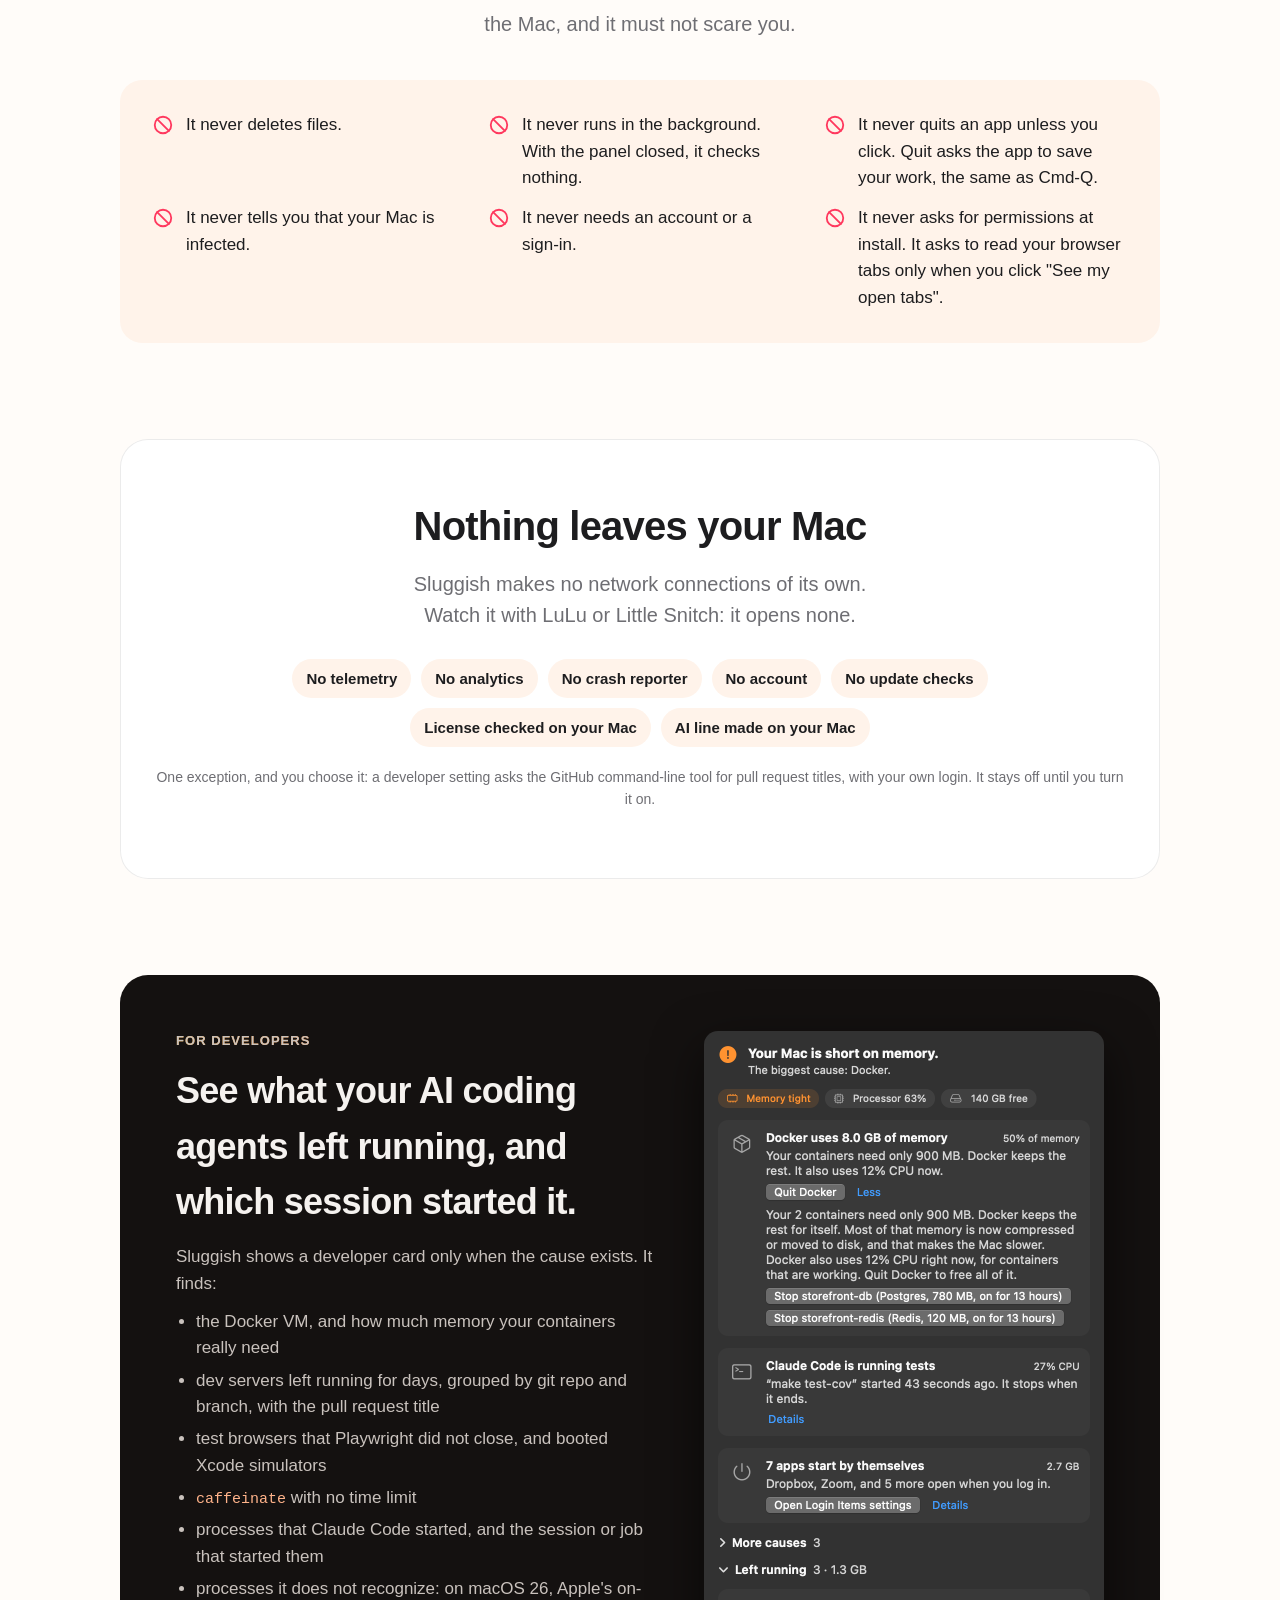
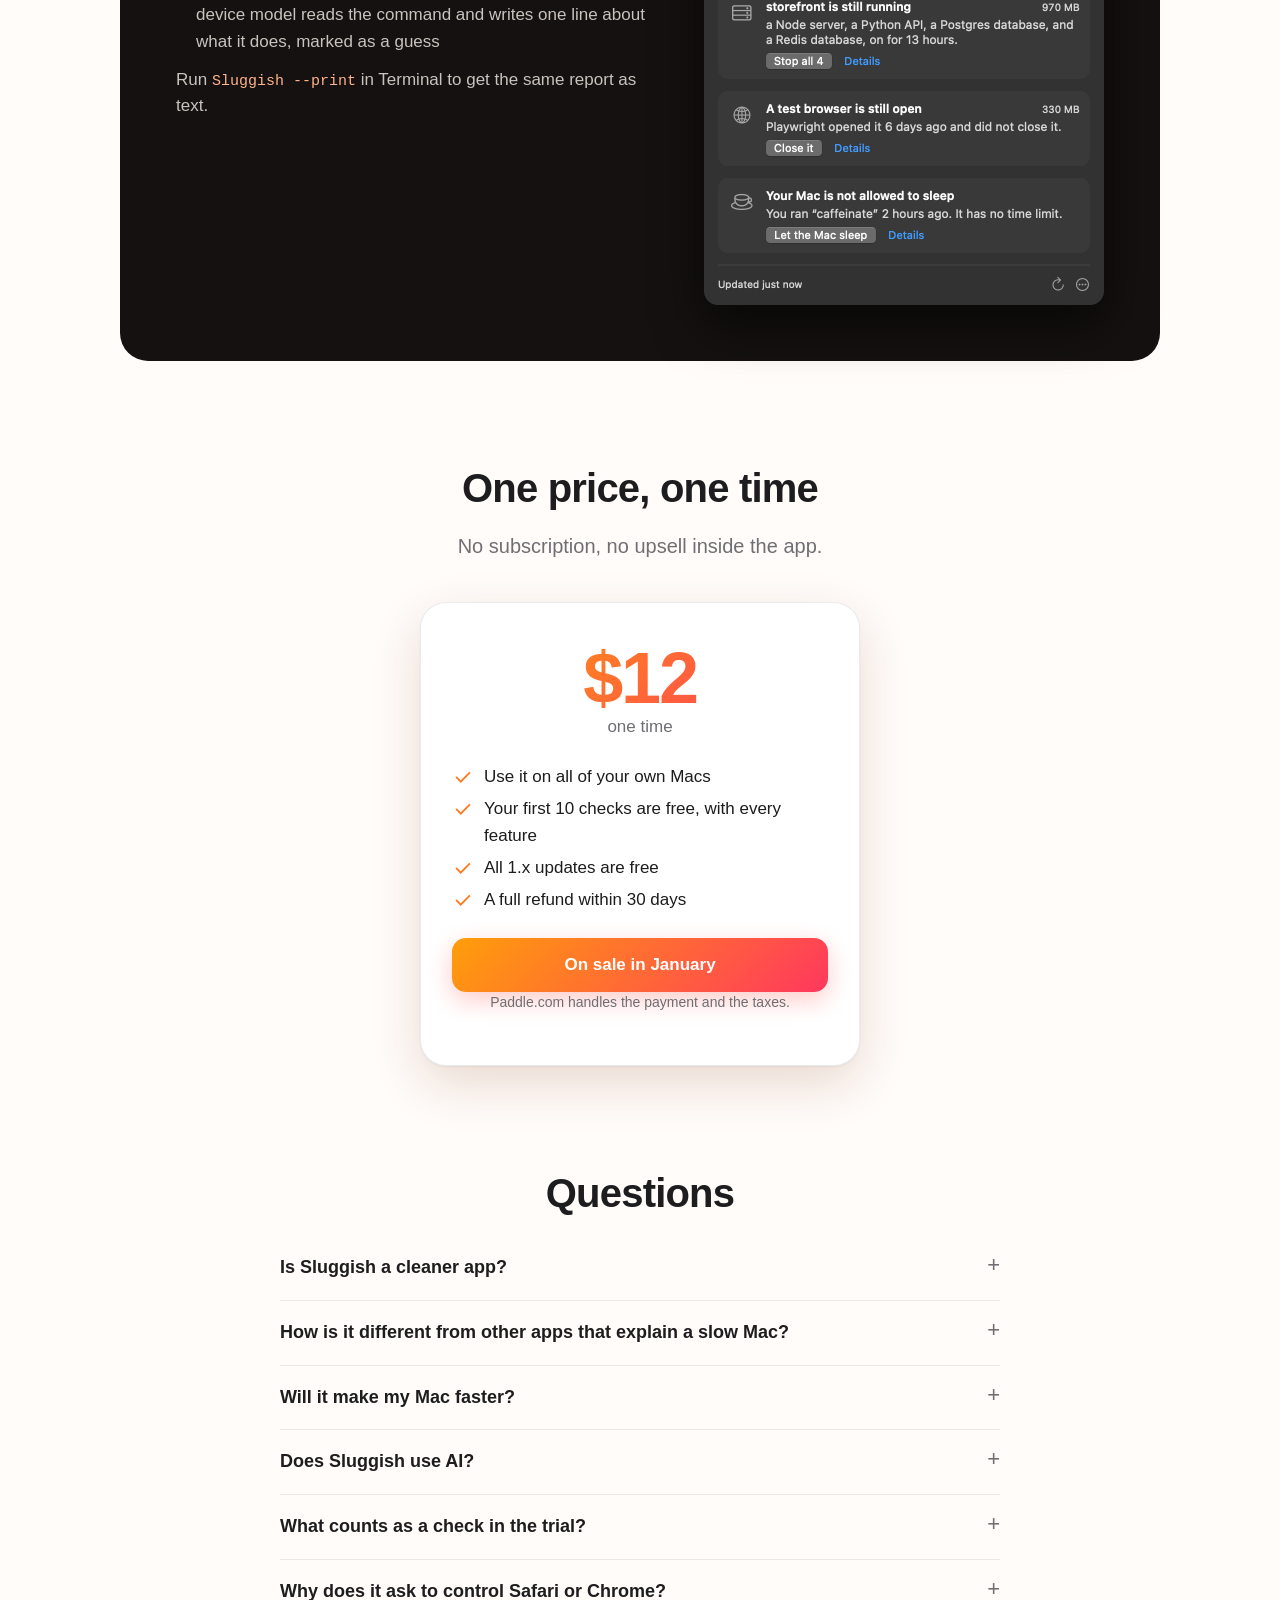
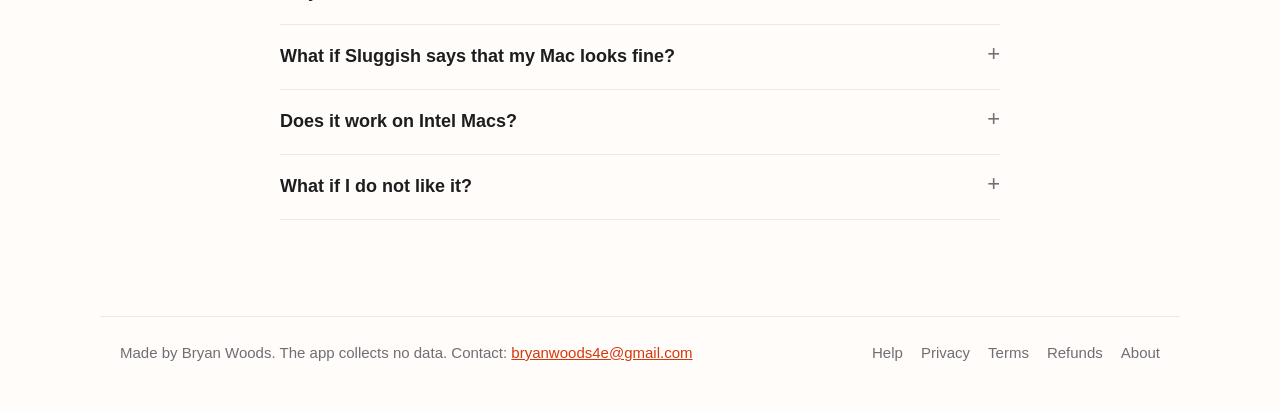
==== commit 03406a6a: "Add help pages for the five common causes of a slow Mac Search is now the main way to find Sluggish," ====
--- a/site/index.html
+++ b/site/index.html
@@ -5,11 +5,12 @@
 <meta name="viewport" content="width=device-width, initial-scale=1">
 <title>Sluggish: why is your Mac slow?</title>
 <meta name="description" content="Click the gauge in your menu bar. Sluggish names the cause in plain words and gives you one safe fix. Nothing runs until you click.">
+<link rel="canonical" href="https://sluggishapp.com/">
 <link rel="icon" href="icon.png">
 <link rel="stylesheet" href="style.css">
 </head>
 <body class="home">
-<header class="top"><div class="wrap"><nav><a class="brand" href="./"><img src="icon.png" alt="" width="30" height="30">Sluggish</a><a href="#how">How it works</a><a href="#developers">Developers</a><a href="#price">Price</a><a href="about/">About</a><a class="button small" href="download/Sluggish.zip">Download</a></nav></div></header>
+<header class="top"><div class="wrap"><nav><a class="brand" href="./"><img src="icon.png" alt="" width="30" height="30">Sluggish</a><a href="#how">How it works</a><a href="#developers">Developers</a><a href="#price">Price</a><a href="help/">Help</a><a href="about/">About</a><a class="button small" href="download/Sluggish.zip">Download</a></nav></div></header>
 <main>
 
 <section class="wrap hero">
@@ -44,11 +45,11 @@
 <h2>What it finds</h2>
 <p class="lede">The causes that slow down most Macs, in the words you would use.</p>
 <div class="cards five">
-<div class="card"><svg viewBox="0 0 24 24"><path d="M10 14.5V5a2 2 0 1 1 4 0v9.5a4 4 0 1 1-4 0Z"/></svg><h3>Your Mac is too hot</h3><p>macOS slows the processor to protect the hardware. Sluggish tells you why, and what to do.</p></div>
-<div class="card"><svg viewBox="0 0 24 24"><rect x="3" y="5" width="18" height="14" rx="2"/><path d="M3 9h18M8 5v4"/></svg><h3>A browser uses too much memory</h3><p>It counts duplicate tabs and piles of tabs from one site, and it can close the duplicates.</p></div>
-<div class="card"><svg viewBox="0 0 24 24"><ellipse cx="12" cy="6" rx="8" ry="3"/><path d="M4 6v12c0 1.7 3.6 3 8 3s8-1.3 8-3V6M4 12c0 1.7 3.6 3 8 3s8-1.3 8-3"/></svg><h3>Your disk is almost full</h3><p>It opens Storage settings, so you can see what uses the space.</p></div>
-<div class="card"><svg viewBox="0 0 24 24"><path d="M12 3v8M6.3 7.3a8 8 0 1 0 11.4 0"/></svg><h3>Too many apps start by themselves</h3><p>It names them, shows their memory, and opens Login Items.</p></div>
-<div class="card"><svg viewBox="0 0 24 24"><path d="M7 18a4 4 0 0 1-.5-8 6 6 0 0 1 11.6 1.5A3.5 3.5 0 0 1 17.5 18Z"/></svg><h3>Photos, iCloud or Spotlight is busy</h3><p>This is normal, and Sluggish tells you that it stops by itself.</p></div>
+<div class="card"><svg viewBox="0 0 24 24"><path d="M10 14.5V5a2 2 0 1 1 4 0v9.5a4 4 0 1 1-4 0Z"/></svg><h3>Your Mac is too hot</h3><p>macOS slows the processor to protect the hardware. Sluggish tells you why, and what to do.</p><a class="more" href="help/mac-too-hot/">How to fix it →</a></div>
+<div class="card"><svg viewBox="0 0 24 24"><rect x="3" y="5" width="18" height="14" rx="2"/><path d="M3 9h18M8 5v4"/></svg><h3>A browser uses too much memory</h3><p>It counts duplicate tabs and piles of tabs from one site, and it can close the duplicates.</p><a class="more" href="help/chrome-using-too-much-memory/">How to fix it →</a></div>
+<div class="card"><svg viewBox="0 0 24 24"><ellipse cx="12" cy="6" rx="8" ry="3"/><path d="M4 6v12c0 1.7 3.6 3 8 3s8-1.3 8-3V6M4 12c0 1.7 3.6 3 8 3s8-1.3 8-3"/></svg><h3>Your disk is almost full</h3><p>It opens Storage settings, so you can see what uses the space.</p><a class="more" href="help/mac-storage-full/">How to fix it →</a></div>
+<div class="card"><svg viewBox="0 0 24 24"><path d="M12 3v8M6.3 7.3a8 8 0 1 0 11.4 0"/></svg><h3>Too many apps start by themselves</h3><p>It names them, shows their memory, and opens Login Items.</p><a class="more" href="help/mac-slow-startup-login-items/">How to fix it →</a></div>
+<div class="card"><svg viewBox="0 0 24 24"><path d="M7 18a4 4 0 0 1-.5-8 6 6 0 0 1 11.6 1.5A3.5 3.5 0 0 1 17.5 18Z"/></svg><h3>Photos, iCloud or Spotlight is busy</h3><p>This is normal, and Sluggish tells you that it stops by itself.</p><a class="more" href="help/photos-icloud-spotlight-busy/">Why it happens →</a></div>
 </div>
 <figure><picture><source srcset="shots/details-dark.png" media="(prefers-color-scheme: dark)"><img src="shots/details.png" width="400" alt="A Sluggish card with its details open"></picture><figcaption>Each card says what, why, and one fix.</figcaption></figure>
 </section>
@@ -126,6 +127,6 @@
 </div>
 </section>
 </main>
-<footer><span>Made by Bryan Woods. The app collects no data. Contact: <a href="mailto:bryanwoods4e@gmail.com">bryanwoods4e@gmail.com</a></span><nav><a href="privacy/">Privacy</a><a href="terms/">Terms</a><a href="refund/">Refunds</a><a href="about/">About</a></nav></footer>
+<footer><span>Made by Bryan Woods. The app collects no data. Contact: <a href="mailto:bryanwoods4e@gmail.com">bryanwoods4e@gmail.com</a></span><nav><a href="help/">Help</a><a href="privacy/">Privacy</a><a href="terms/">Terms</a><a href="refund/">Refunds</a><a href="about/">About</a></nav></footer>
 </body>
 </html>
--- a/site/style.css
+++ b/site/style.css
@@ -73,7 +73,7 @@
 .nevers { display: grid; grid-template-columns: repeat(auto-fit, minmax(300px, 1fr)); gap: 14px 32px; list-style: none; padding: 32px; margin: 0; border-radius: 22px; background: var(--tint); }
 .nevers li { display: flex; gap: 12px; margin: 0; }
 .nevers li::before, .checks li::before { content: ""; flex: none; width: 22px; height: 22px; margin-top: 2px; background: center / contain no-repeat; }
-.nevers li::before { background-image: url("data:image/svg+xml,%3Csvg xmlns='http://www.w3.org/2000/svg' viewBox='0 0 24 24' fill='none' stroke='%23ff385e' stroke-width='2' stroke-linecap='round'%3E%3Ccircle cx='12' cy='12' r='9'/%3E%3Cpath d='M5.6 5.6l12.8 12.8'/%3E%3C/svg%3E"); }
+.nevers li::before, .nots li::before { background-image: url("data:image/svg+xml,%3Csvg xmlns='http://www.w3.org/2000/svg' viewBox='0 0 24 24' fill='none' stroke='%23ff385e' stroke-width='2' stroke-linecap='round'%3E%3Ccircle cx='12' cy='12' r='9'/%3E%3Cpath d='M5.6 5.6l12.8 12.8'/%3E%3C/svg%3E"); }
 .local { text-align: center; padding: 56px 32px; border-radius: 28px; background: var(--card); box-shadow: inset 0 0 0 1px var(--line); }
 .local h2 { font-size: clamp(30px, 4vw, 40px); margin: 0 0 12px; }
 .chips { display: flex; flex-wrap: wrap; justify-content: center; gap: 10px; list-style: none; padding: 0; margin: 28px auto 20px; max-width: 760px; }
@@ -98,8 +98,8 @@
 summary::after { content: "+"; color: var(--muted); font-weight: 400; font-size: 22px; line-height: 1; transition: transform .2s; }
 details[open] summary::after { transform: rotate(45deg); }
 details p { color: var(--muted); margin: 10px 0 0; }
-.home footer { max-width: 1080px; margin: 96px auto 0; padding: 24px 20px 48px; display: flex; flex-wrap: wrap; gap: 8px 24px; justify-content: space-between; }
-.home footer nav { display: flex; gap: 18px; }
+.home footer, .help footer { max-width: 1080px; margin: 96px auto 0; padding: 24px 20px 48px; display: flex; flex-wrap: wrap; gap: 8px 24px; justify-content: space-between; }
+.home footer nav, .help footer nav { display: flex; flex-wrap: wrap; gap: 18px; }
 
 @media (max-width: 760px) {
   .stage .panel { width: calc(100% - 32px); max-width: 400px; margin: 8px auto 0; }
@@ -130,3 +130,54 @@
 @media (max-width: 760px) { .stats > div + div { border-left: 0; } }
 .button.off, .button:disabled { cursor: default; }
 .button.off:hover, .button:disabled:hover { transform: none; }
+
+/* Help */
+.help main { max-width: 720px; padding: 28px 20px 64px; }
+.crumbs { font-size: 14px; color: var(--muted); margin: 0 0 18px; }
+.crumbs a { color: var(--muted); text-decoration: none; }
+.crumbs a:hover { color: var(--fg); }
+.help h1 { font-size: clamp(32px, 5.5vw, 46px); line-height: 1.08; margin: 0 0 16px; }
+.help .lede { max-width: none; margin: 0 0 24px; text-wrap: pretty; }
+.help h2 { font-size: 25px; margin: 48px 0 12px; }
+.help p, .help li { line-height: 1.65; }
+.help ul:not(.causes):not(.nots) { padding-left: 22px; }
+.answer { padding: 18px 22px; border-radius: 16px; background: var(--tint); box-shadow: inset 4px 0 0 #ff7a1f; }
+.answer b { display: block; margin-bottom: 4px; font-size: 13px; font-weight: 700; letter-spacing: .08em; text-transform: uppercase; color: var(--link); }
+.path { font-weight: 600; }
+kbd { padding: 1px 6px; border-radius: 6px; background: var(--card); box-shadow: inset 0 0 0 1px var(--line), inset 0 -2px 0 var(--line); font: 600 14px -apple-system, BlinkMacSystemFont, sans-serif; }
+ol.steps { counter-reset: step; list-style: none; padding: 0; }
+ol.steps > li { counter-increment: step; position: relative; min-height: 28px; padding-left: 44px; margin-bottom: 14px; }
+ol.steps > li::before { content: counter(step); position: absolute; left: 0; top: 0; display: grid; place-items: center; width: 28px; height: 28px; border-radius: 50%; background: var(--grad); color: #fff; font-size: 14px; font-weight: 700; }
+.help table { width: 100%; border-collapse: collapse; margin: 16px 0; font-size: 16px; }
+.help th, .help td { padding: 10px 12px 10px 0; border-bottom: 1px solid var(--line); text-align: left; vertical-align: top; }
+.help th { font-size: 13px; font-weight: 700; letter-spacing: .06em; text-transform: uppercase; color: var(--muted); }
+.causes { display: grid; gap: 12px; list-style: none; padding: 0; margin: 20px 0 0; }
+.causes li { margin: 0; }
+.causes a { display: grid; grid-template-columns: 44px 1fr; gap: 2px 16px; padding: 18px 20px; border-radius: 18px; background: var(--card); box-shadow: inset 0 0 0 1px var(--line); color: var(--fg); text-decoration: none; transition: box-shadow .15s, transform .15s; }
+.causes a:hover { box-shadow: inset 0 0 0 1px #ff7a1f, 0 8px 24px rgba(120, 40, 0, .1); transform: translateY(-1px); }
+.causes svg { grid-row: span 2; width: 44px; height: 44px; padding: 10px; border-radius: 12px; background: var(--tint); stroke: #ff5a3c; fill: none; stroke-width: 1.8; stroke-linecap: round; stroke-linejoin: round; }
+.causes b { font-size: 18px; }
+.causes b::after { content: "\00a0→"; color: var(--link); }
+.causes span { color: var(--muted); font-size: 16px; }
+.nots { list-style: none; padding: 0; }
+.nots li { position: relative; padding-left: 34px; margin-bottom: 12px; }
+.nots li::before { content: ""; position: absolute; left: 0; top: 3px; width: 22px; height: 22px; background-size: contain; }
+.cta { display: grid; grid-template-columns: 88px 1fr; gap: 24px; align-items: start; margin: 56px 0 0; padding: 32px; border-radius: 24px; background: radial-gradient(ellipse 70% 80% at 0% 0%, rgba(255, 158, 10, .22), transparent), radial-gradient(ellipse 60% 80% at 100% 100%, rgba(255, 56, 94, .18), transparent), var(--tint); }
+.cta img { width: 88px; height: 88px; filter: drop-shadow(0 10px 20px rgba(255, 70, 60, .3)); }
+.help .cta h2 { margin: 0 0 8px; font-size: 24px; }
+.cta p { margin: 0 0 18px; }
+.cta .fine { margin: 12px 0 0; }
+.related h2 { font-size: 20px; }
+.related ul { display: grid; grid-template-columns: repeat(auto-fit, minmax(260px, 1fr)); gap: 10px; list-style: none; padding: 0 !important; }
+.related li { margin: 0; }
+.related a { display: block; padding: 14px 16px; font-size: 16px; border-radius: 14px; background: var(--card); box-shadow: inset 0 0 0 1px var(--line); color: var(--fg); font-weight: 600; text-decoration: none; }
+.related a::after { content: "\00a0→"; color: var(--link); }
+.related a:hover { box-shadow: inset 0 0 0 1px #ff7a1f; }
+.byline { margin-top: 40px; font-size: 14px; color: var(--muted); }
+.card .more { display: inline-block; margin-top: 10px; font-size: 15px; font-weight: 600; text-decoration: none; }
+@media (max-width: 560px) {
+  .cta { grid-template-columns: 1fr; padding: 24px; }
+  .cta img { width: 64px; height: 64px; }
+  .causes a { grid-template-columns: 36px 1fr; gap: 2px 12px; padding: 16px; }
+  .causes svg { width: 36px; height: 36px; padding: 8px; border-radius: 10px; }
+}
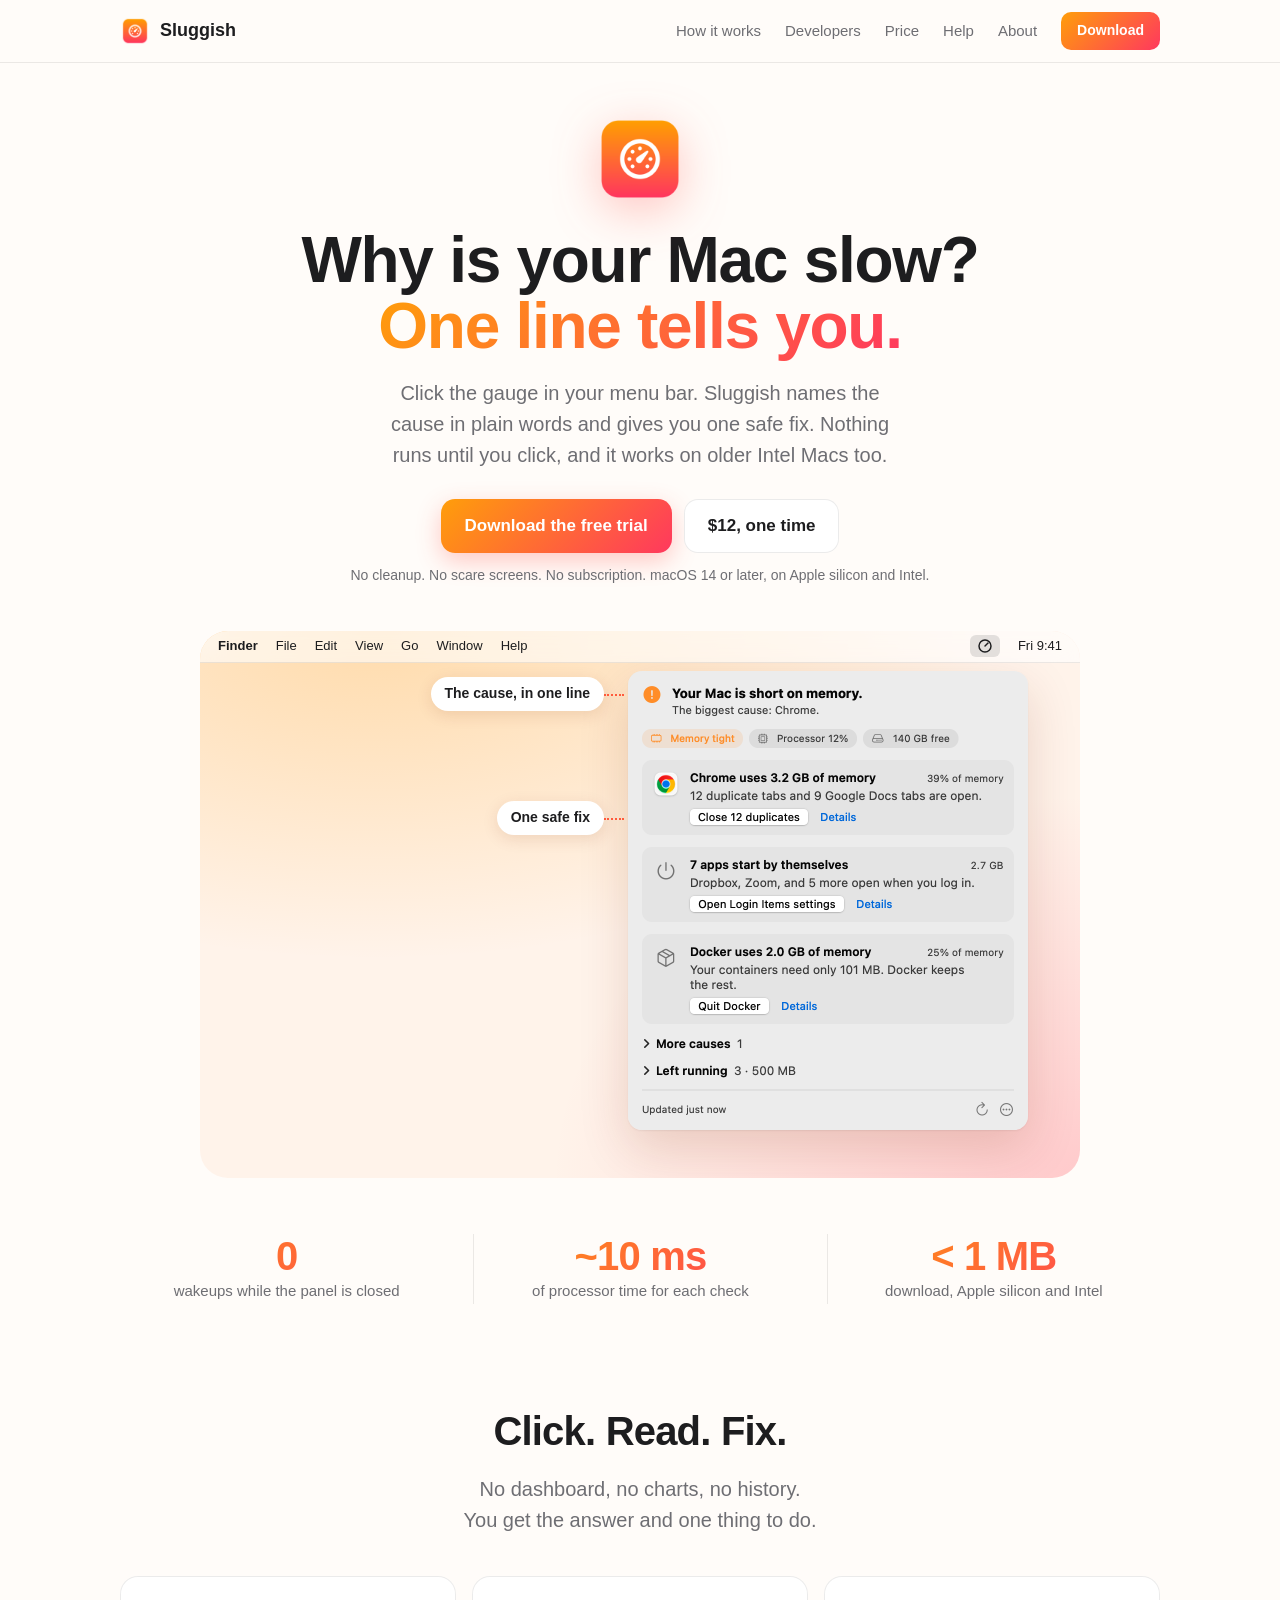
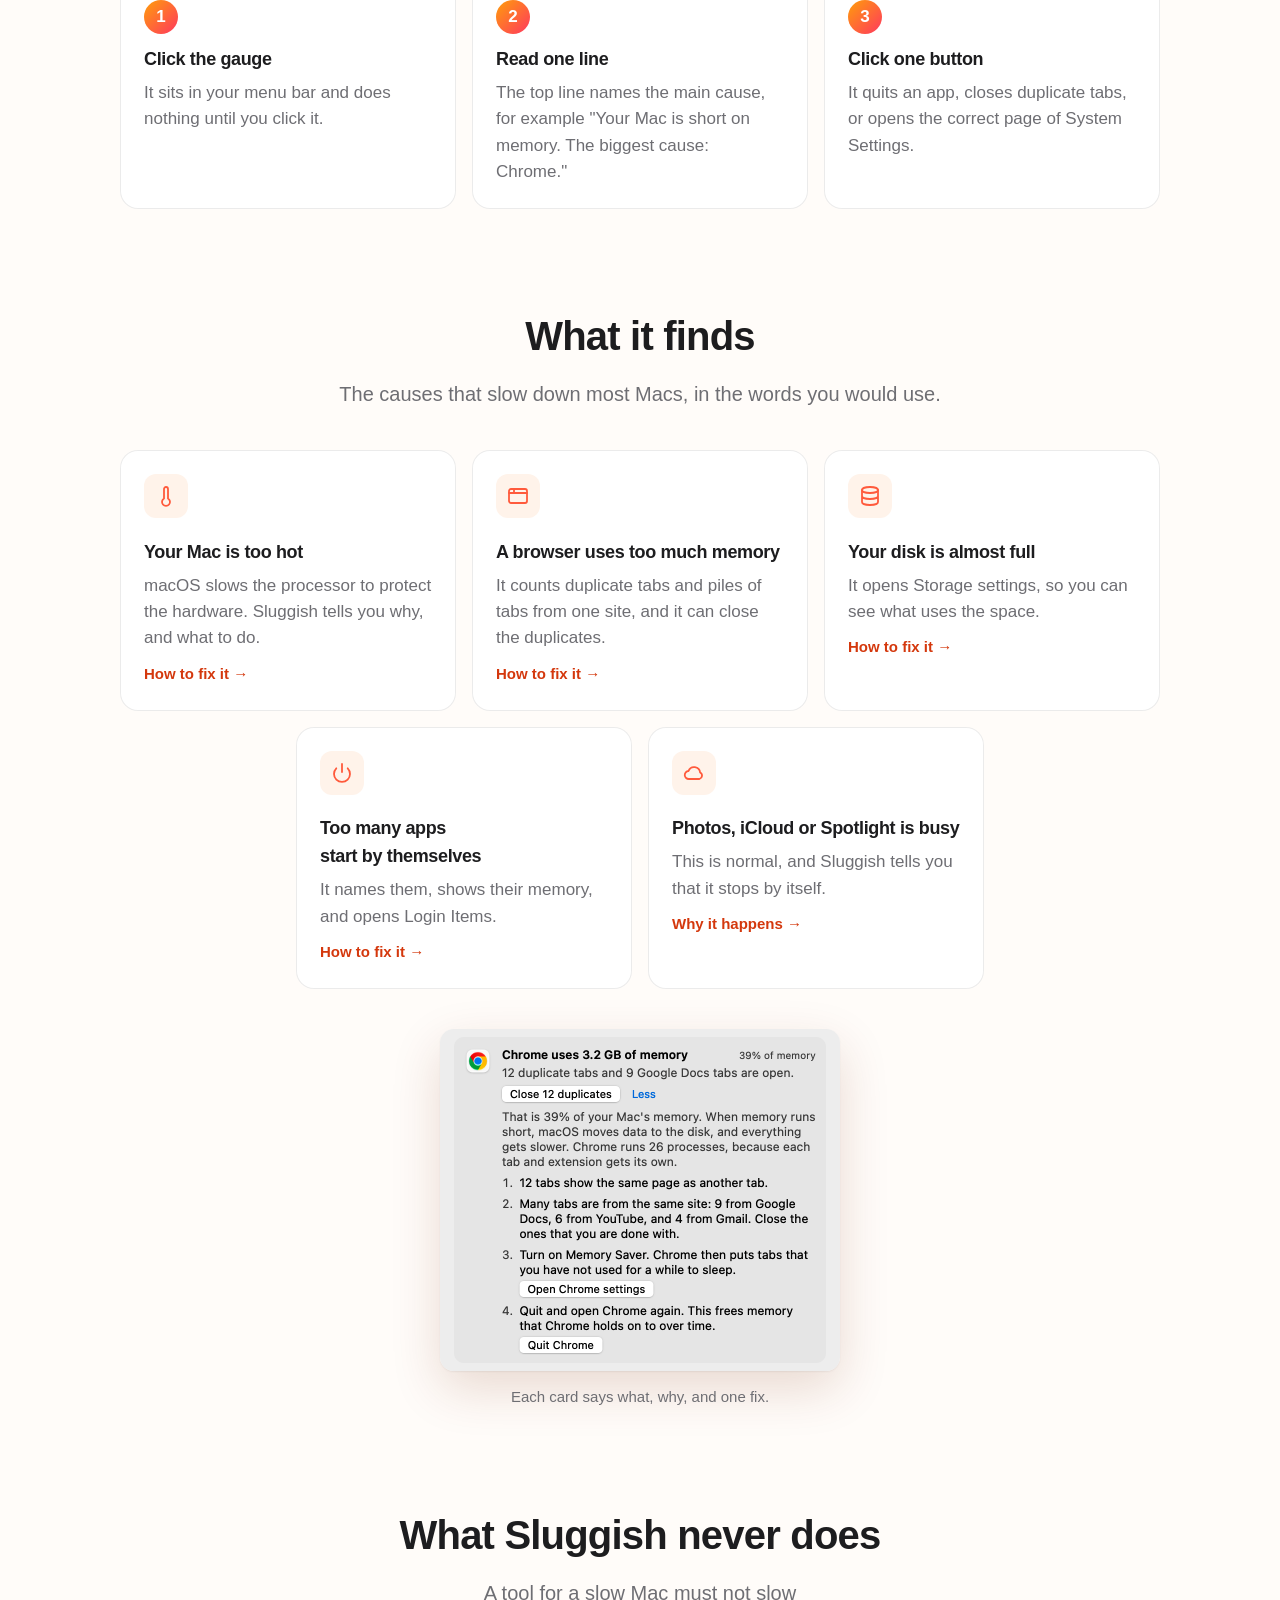
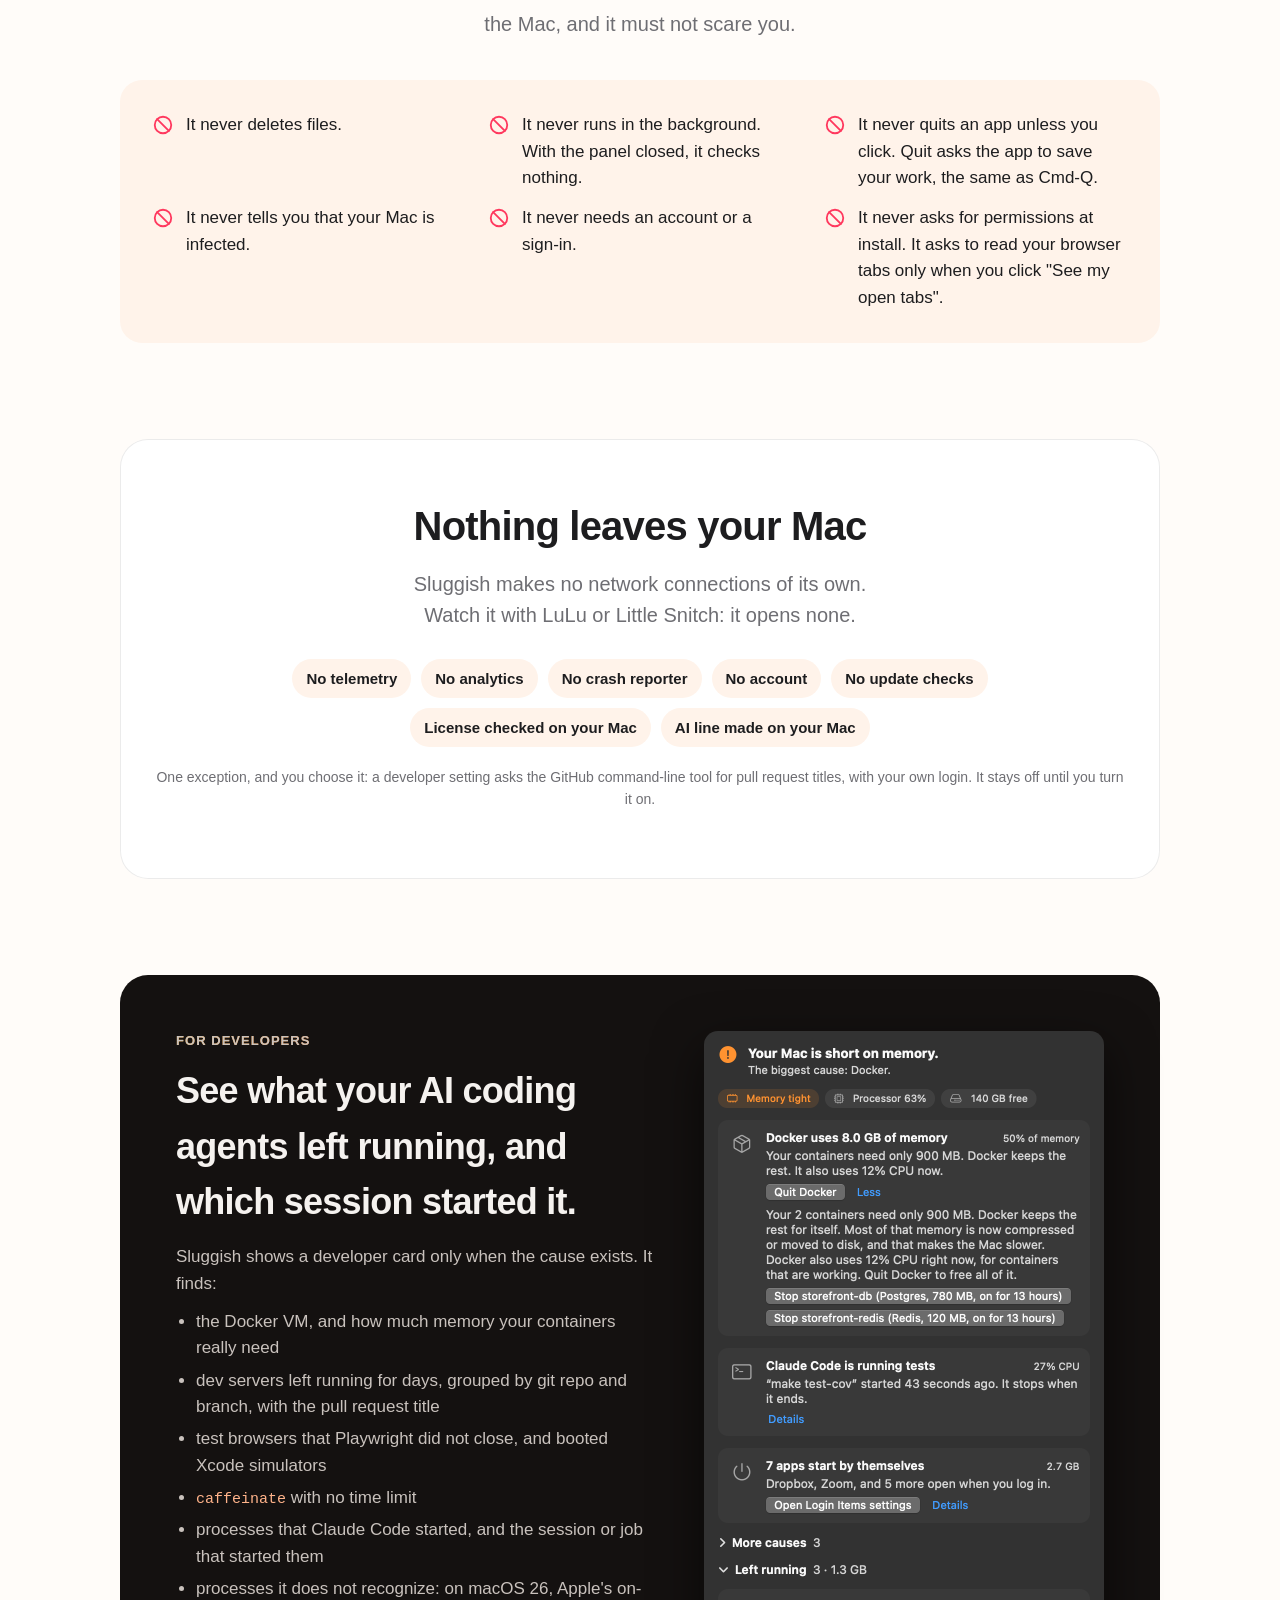
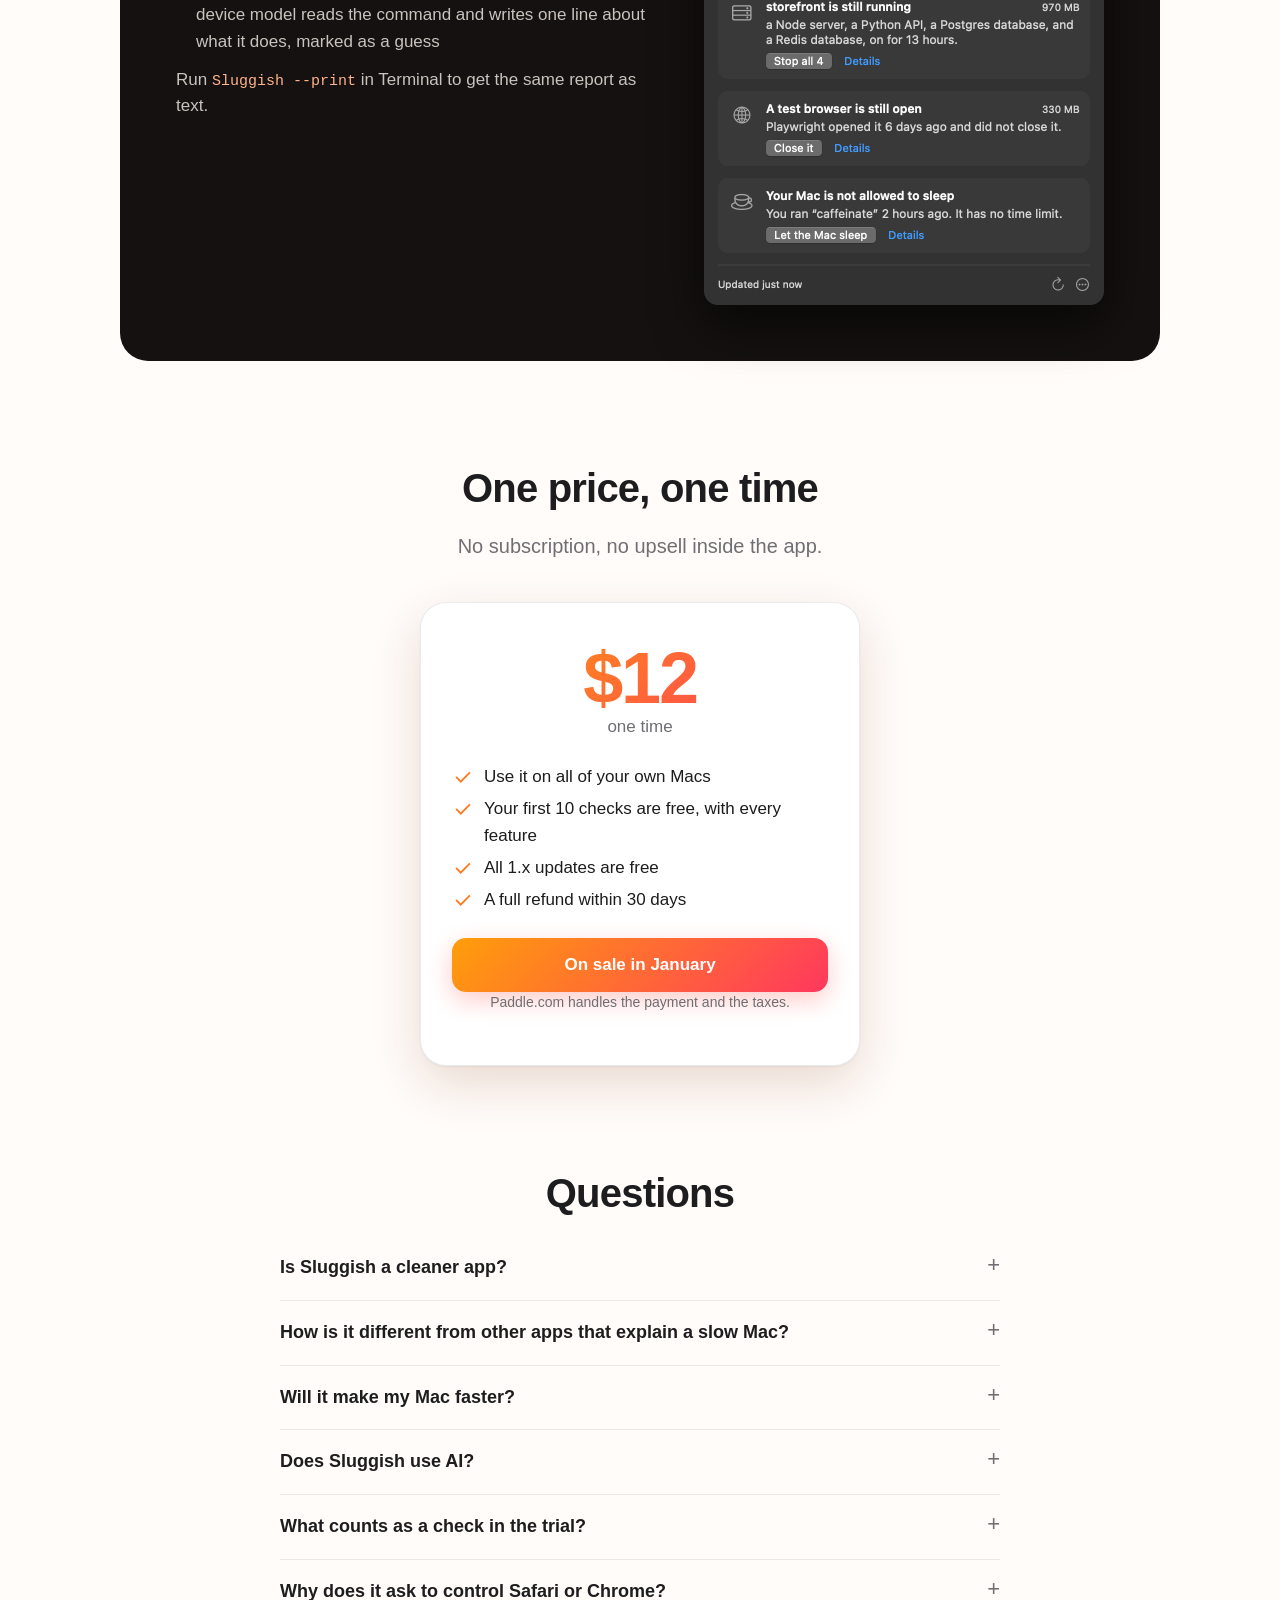
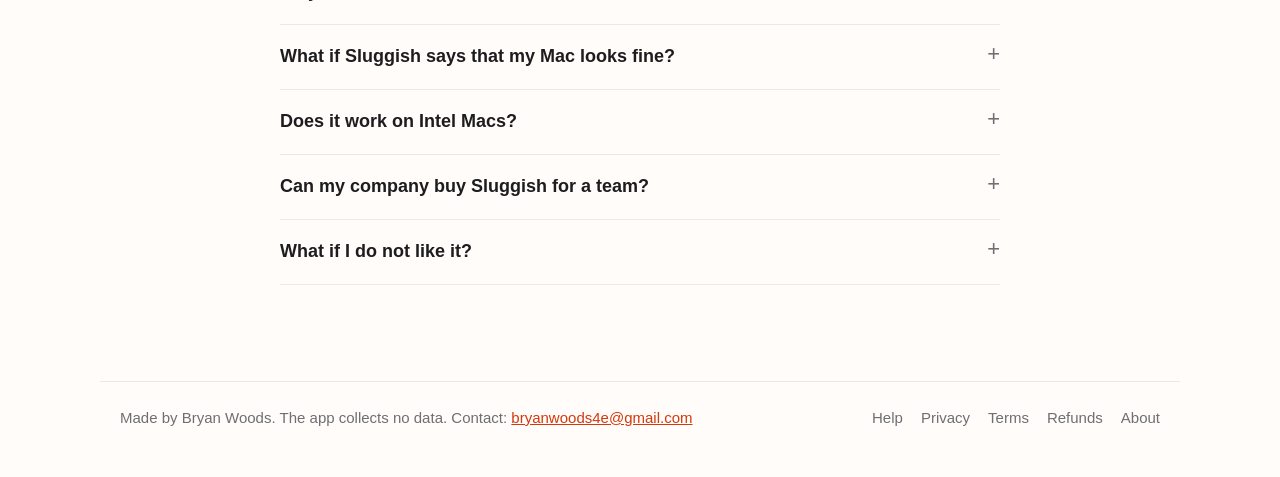
==== commit 30ecb8dc: "Add a team FAQ item to test demand from IT teams The home page FAQ now asks companies that want Slug" ====
--- a/site/index.html
+++ b/site/index.html
@@ -123,6 +123,7 @@
 <details><summary>Why does it ask to control Safari or Chrome?</summary><p>macOS calls the permission to read tab addresses "control". Sluggish uses it to find duplicate tabs, and it closes tabs only when you click a button. Every other card works without this permission.</p></details>
 <details><summary>What if Sluggish says that my Mac looks fine?</summary><p>Then it found no cause at that moment. Open it again at the next slow moment. If your Mac is still slow, write to us. Each report helps Sluggish find more causes.</p></details>
 <details><summary>Does it work on Intel Macs?</summary><p>Yes. It is one app for Apple silicon and Intel Macs with macOS 14 or later.</p></details>
+<details><summary>Can my company buy Sluggish for a team?</summary><p>There is no team plan yet. If your IT team gets many "my Mac is slow" tickets, <a href="mailto:bryanwoods4e@gmail.com?subject=Sluggish%20for%20a%20team">email us</a>. Tell us how many Macs you have and how you install apps, for example with Jamf or Kandji. Sluggish can already copy a short report that an employee can paste into a ticket.</p></details>
 <details><summary>What if I do not like it?</summary><p>Write to us within 30 days for a full refund.</p></details>
 </div>
 </section>
--- a/site/style.css
+++ b/site/style.css
@@ -44,7 +44,7 @@
 .wrap { max-width: 1080px; margin: 0 auto; padding: 0 20px; }
 .wrap > nav { display: flex; align-items: center; gap: 24px; padding: 20px 0; font-size: 15px; }
 .grad { background: var(--grad); -webkit-background-clip: text; background-clip: text; color: transparent; }
-.hero { text-align: center; padding: 48px 0 0; }
+.hero { text-align: center; padding: 48px 20px 0; }
 .hero > img.icon { width: 96px; height: 96px; margin: 0 auto 20px; filter: drop-shadow(0 12px 24px rgba(255, 70, 60, .3)); }
 .hero h1 { font-size: clamp(38px, 6.5vw, 64px); line-height: 1.04; margin: 0 auto 18px; max-width: 820px; }
 .lede { font-size: 20px; color: var(--muted); max-width: 620px; margin: 0 auto; }
@@ -101,15 +101,6 @@
 .home footer, .help footer { max-width: 1080px; margin: 96px auto 0; padding: 24px 20px 48px; display: flex; flex-wrap: wrap; gap: 8px 24px; justify-content: space-between; }
 .home footer nav, .help footer nav { display: flex; flex-wrap: wrap; gap: 18px; }
 
-@media (max-width: 760px) {
-  .stage .panel { width: calc(100% - 32px); max-width: 400px; margin: 8px auto 0; }
-  .stats { grid-template-columns: 1fr; gap: 24px; }
-  .dev { grid-template-columns: 1fr; padding: 32px 24px; }
-  .nevers { padding: 24px; }
-  .cards.five .card { max-width: 100%; }
-  .menubar .menus { display: none; }
-  .dev > div:first-child { position: static; }
-}
 .cards.five { display: flex; flex-wrap: wrap; justify-content: center; }
 .cards.five .card { flex: 1 1 300px; max-width: calc((100% - 32px) / 3); }
 .menubar .menus { display: flex; gap: 18px; margin-right: auto; }
@@ -127,7 +118,49 @@
 .c2 { top: 170px; }
 .stats > div + div { border-left: 1px solid var(--line); }
 @media (max-width: 960px) { .callout { display: none; } }
-@media (max-width: 760px) { .stats > div + div { border-left: 0; } }
+
+/* Phones: one column, less air. Keep this block after every home rule so that it wins. */
+@media (max-width: 760px) {
+  .hero { padding-top: 28px; }
+  .hero > img.icon { width: 64px; height: 64px; margin-bottom: 14px; }
+  .hero h1 { margin-bottom: 12px; font-size: 34px; }
+  .lede { font-size: 18px; }
+  .buttons { margin: 22px 0 10px; }
+  .stage { margin-top: 28px; padding-bottom: 16px; border-radius: 20px; }
+  .menubar { padding: 0 12px; }
+  .menubar .menus { display: none; }
+  .stage .panel { width: calc(100% - 24px); max-width: 400px; margin: 8px auto 0; }
+  .stats { gap: 0; margin-top: 28px; }
+  .stats b { font-size: 26px; }
+  .stats span { display: block; font-size: 13px; line-height: 1.35; padding: 0 6px; }
+  .section { padding-top: 56px; }
+  .section > h2 { font-size: 28px; }
+  .section > .lede { margin-bottom: 22px; font-size: 17px; }
+  .cards { gap: 10px; }
+  .card { padding: 18px; border-radius: 16px; }
+  .cards.five .card { display: grid; grid-template-columns: 40px 1fr; column-gap: 14px; max-width: none; flex-basis: 100%; }
+  .cards.five .card svg { grid-row: span 3; width: 40px; height: 40px; padding: 9px; }
+  .cards.five .card > :not(svg) { grid-column: 2; }
+  .cards.five .card h3 { margin: 0 0 4px; }
+  .cards.five .card .more { margin-top: 6px; }
+  #how .card { display: grid; grid-template-columns: 34px 1fr; column-gap: 14px; }
+  #how .card .step { grid-row: span 2; }
+  #how .card > :not(.step) { grid-column: 2; }
+  #how .card h3 { margin: 5px 0 4px; }
+  figure { margin-top: 24px; }
+  .nevers { grid-template-columns: 1fr; gap: 12px; padding: 20px; border-radius: 18px; }
+  .local { padding: 32px 20px; border-radius: 22px; }
+  .local h2, .dev h2 { font-size: 26px; }
+  .chips { gap: 8px; margin: 20px auto 16px; }
+  .chips li { padding: 6px 12px; font-size: 14px; }
+  .dev { grid-template-columns: 1fr; gap: 24px; padding: 28px 20px; border-radius: 22px; }
+  .dev > div:first-child { position: static; }
+  .price { padding: 28px 22px; }
+  .price b { font-size: 56px; }
+  details { padding: 14px 0; }
+  summary { font-size: 17px; }
+  .home footer { margin-top: 56px; }
+}
 .button.off, .button:disabled { cursor: default; }
 .button.off:hover, .button:disabled:hover { transform: none; }
 
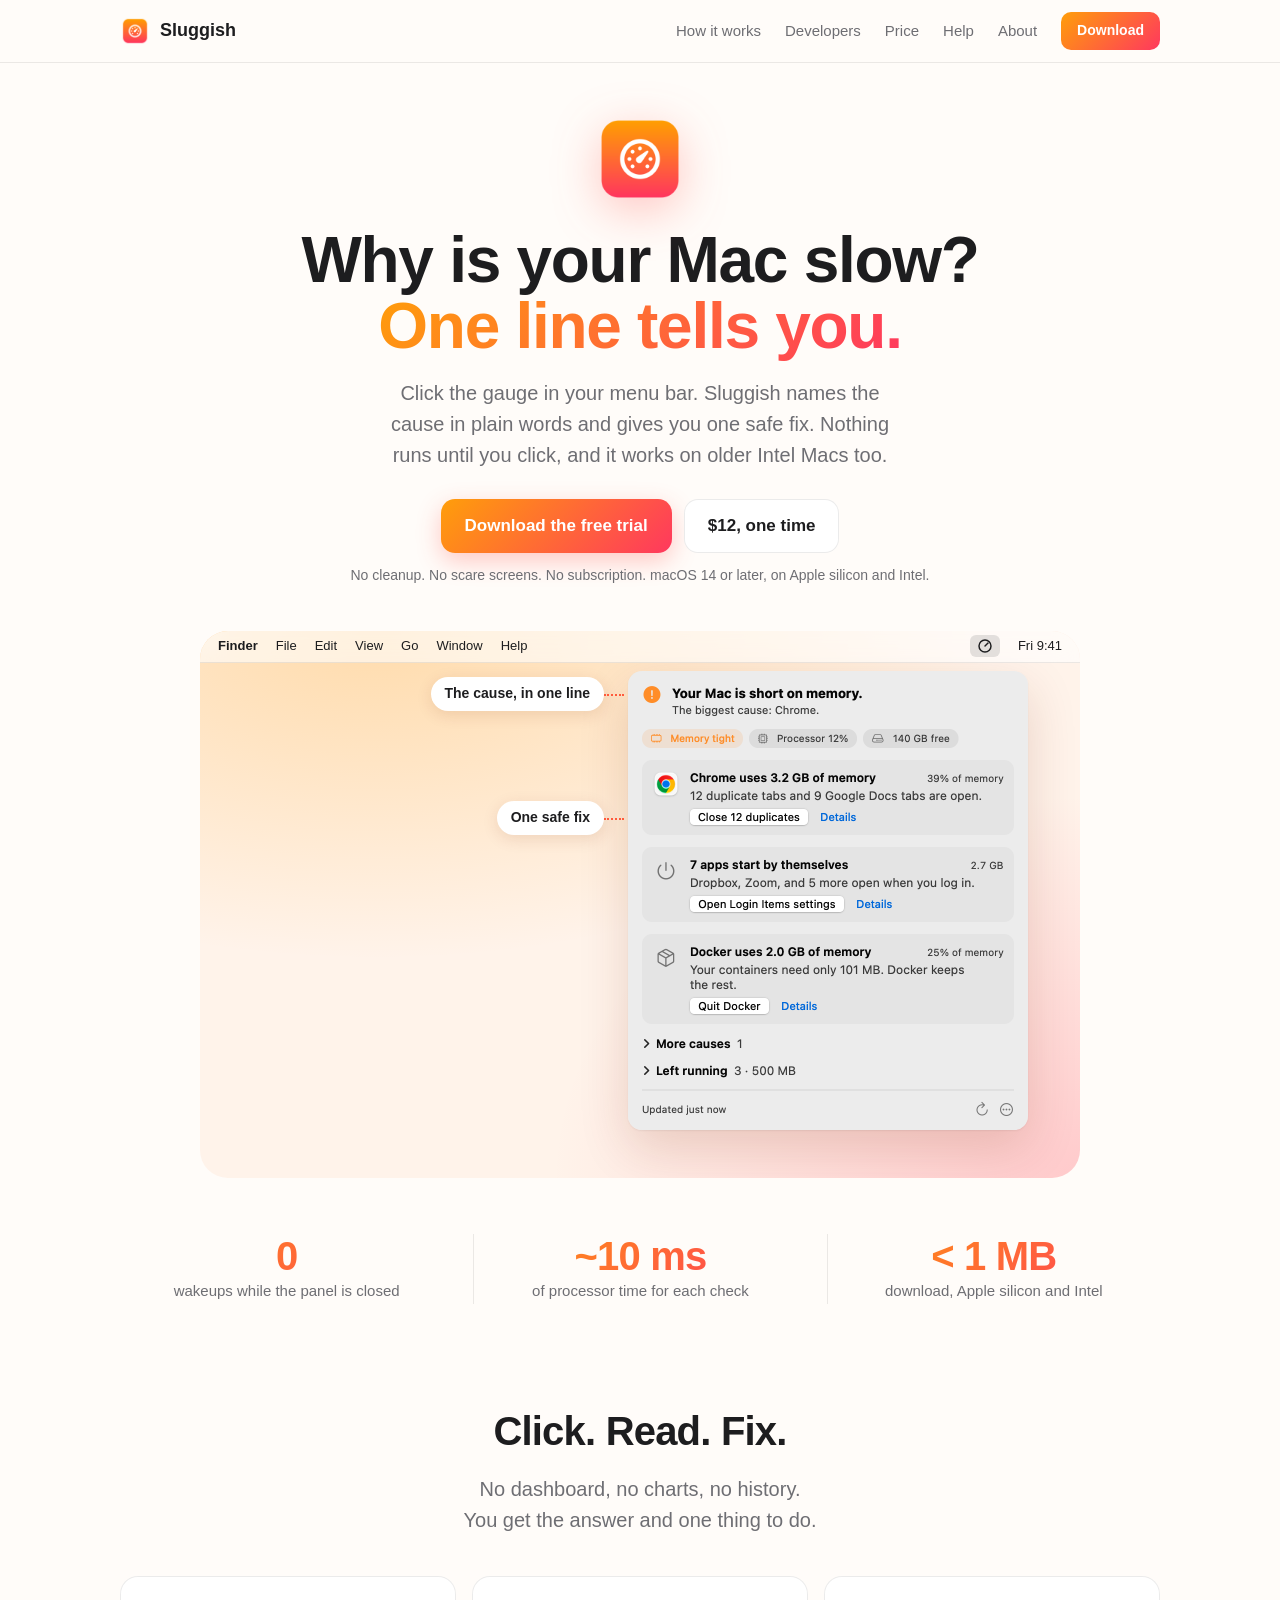
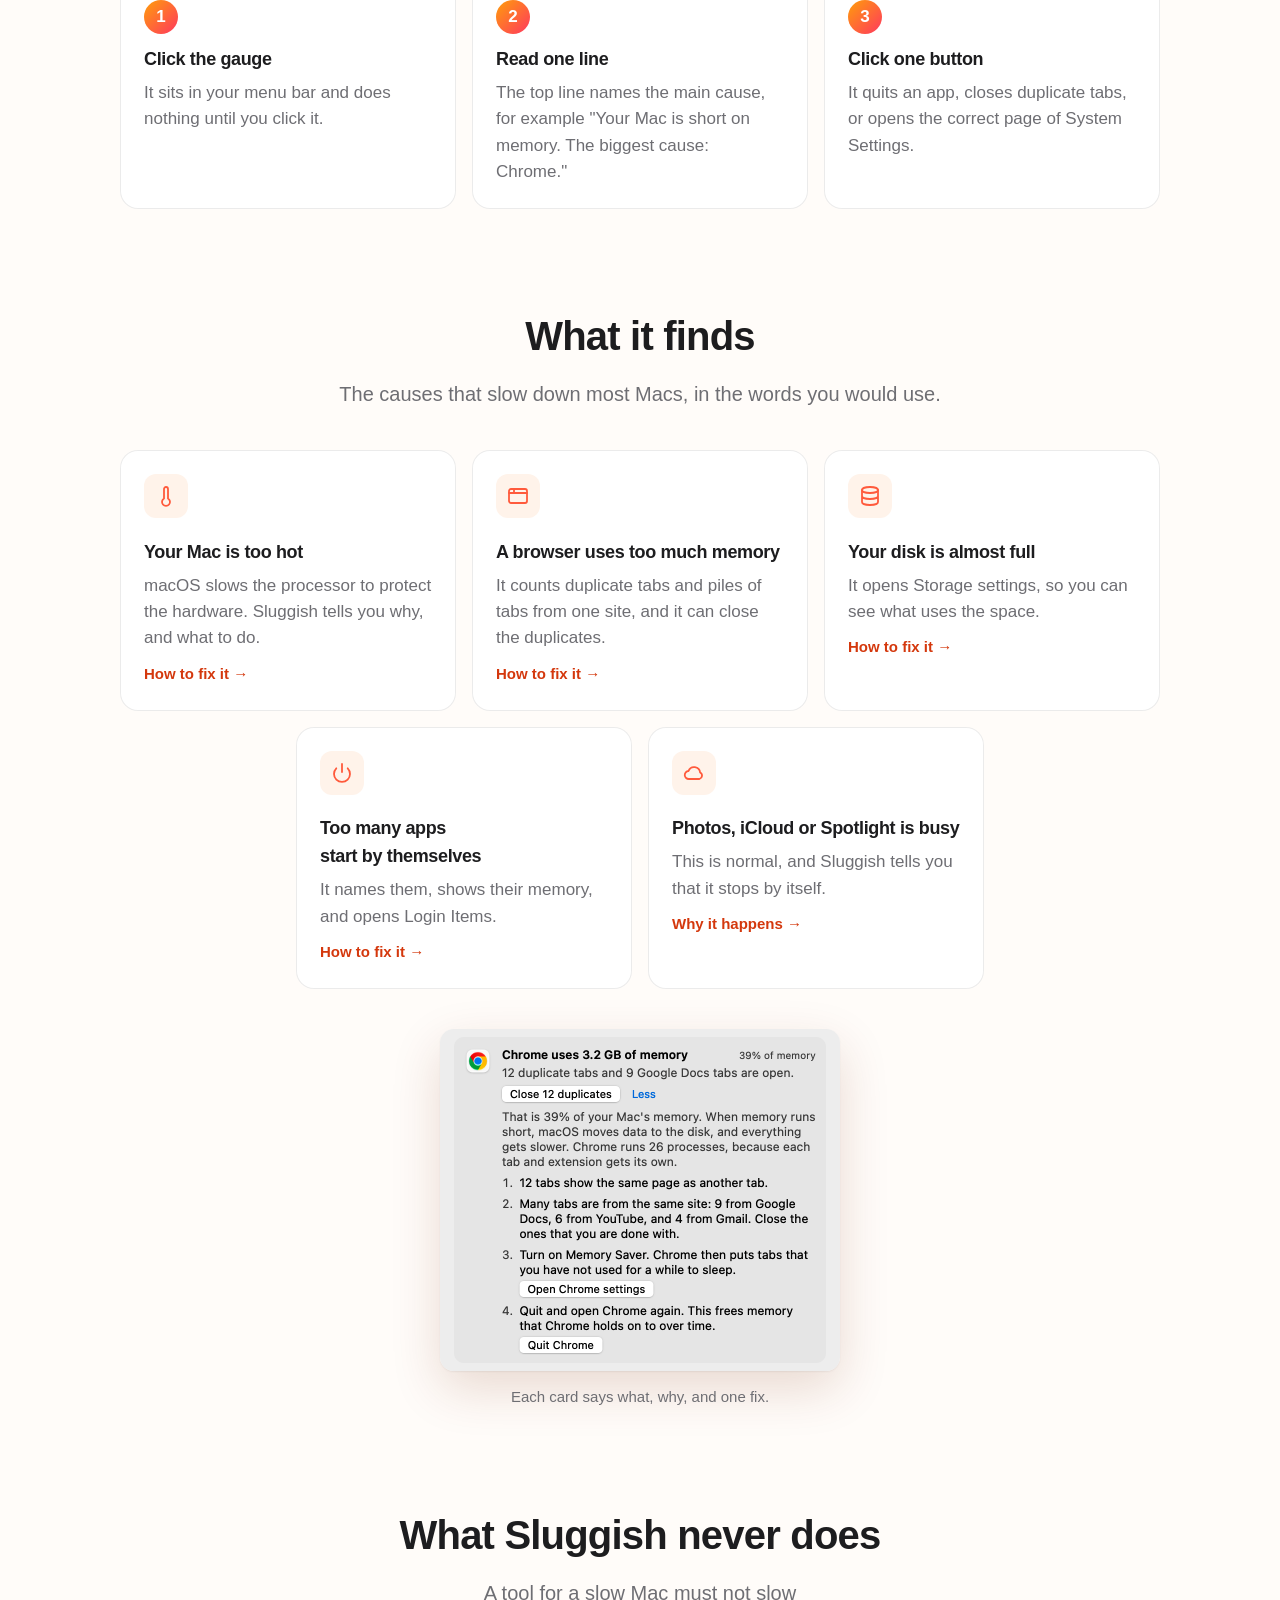
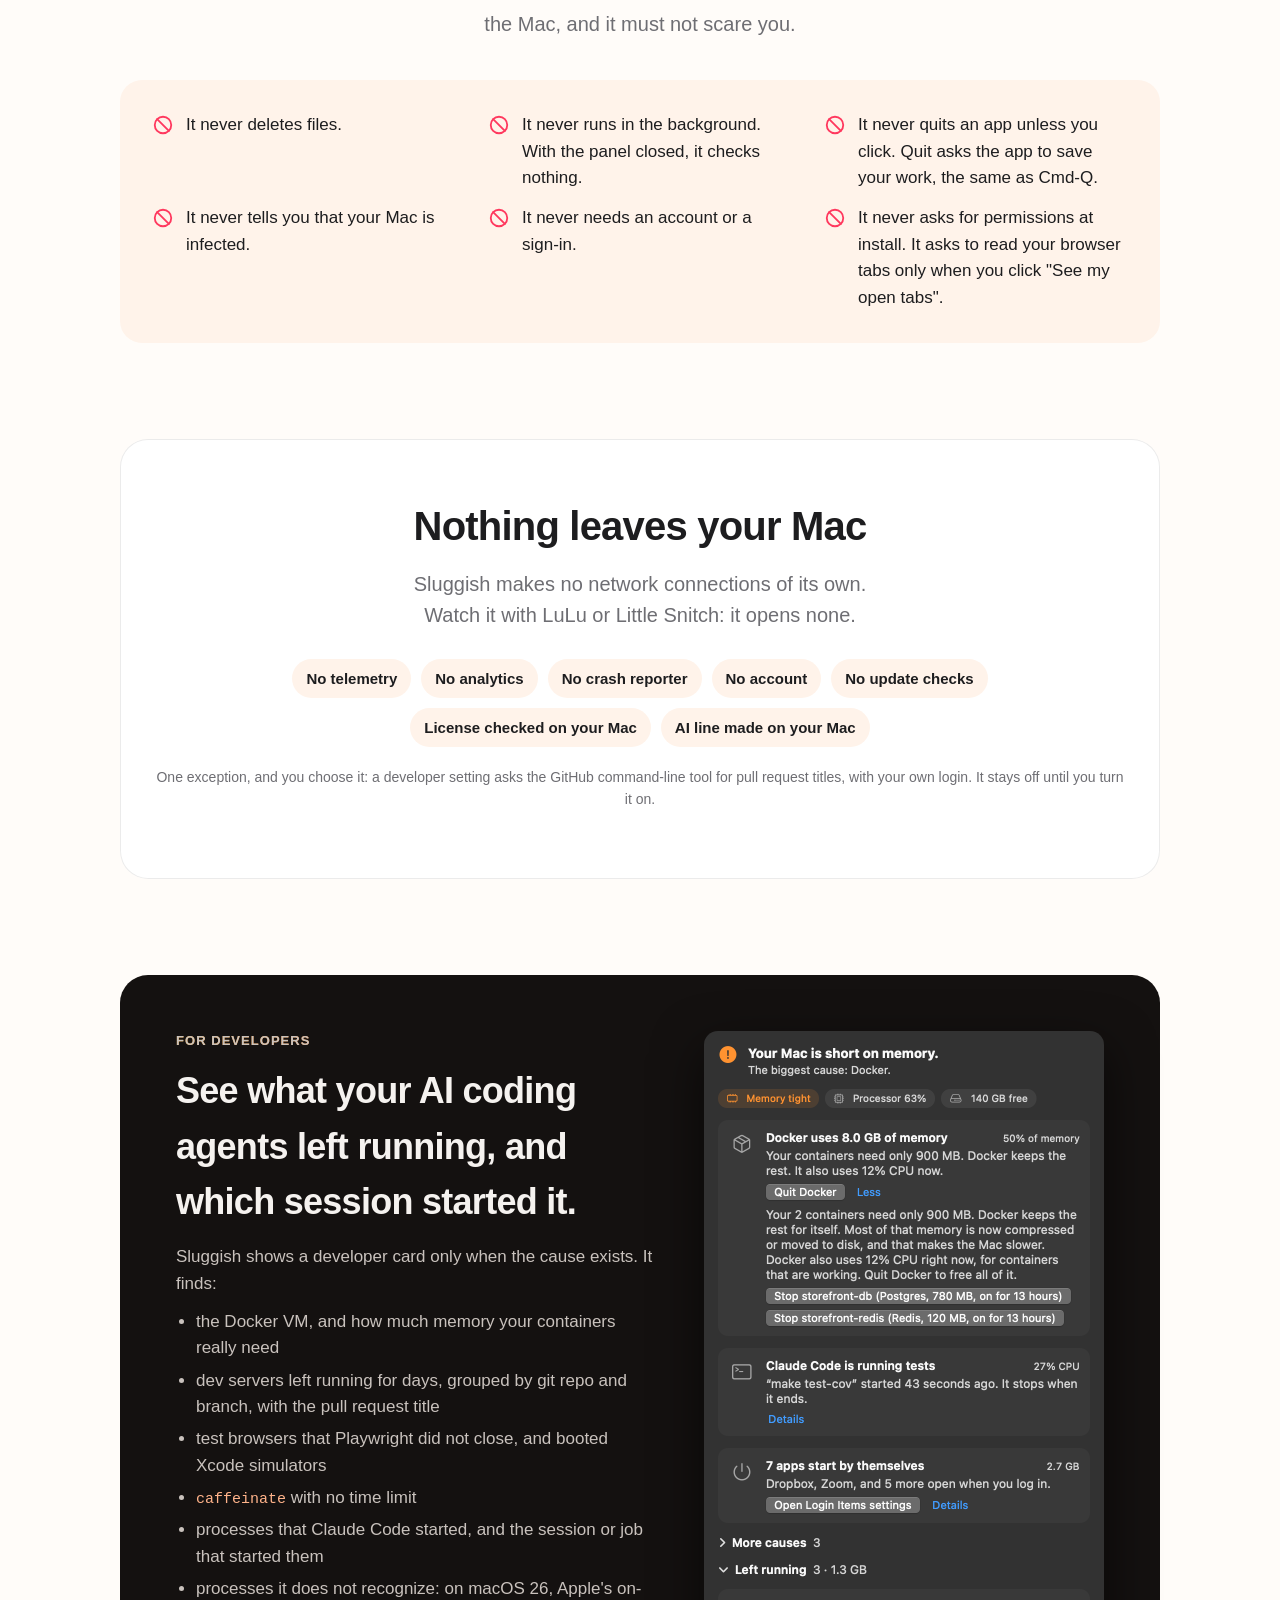
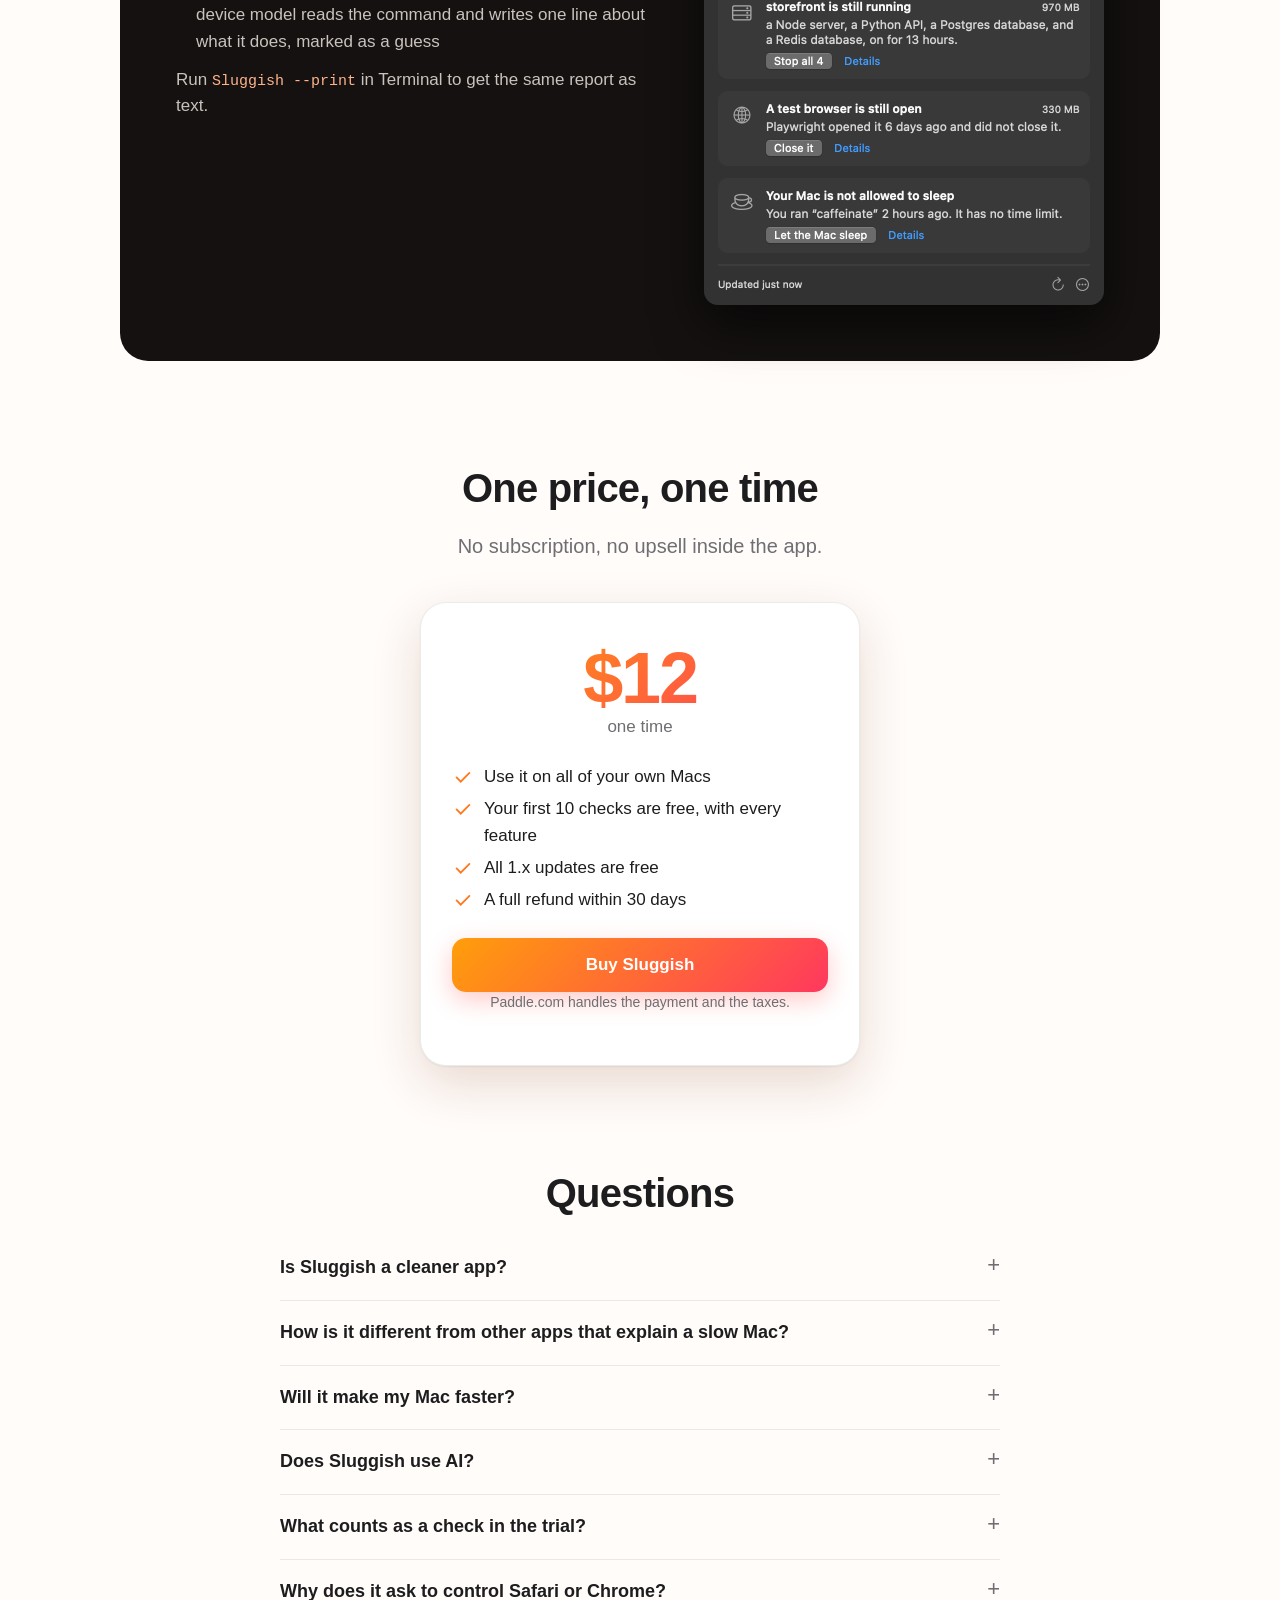
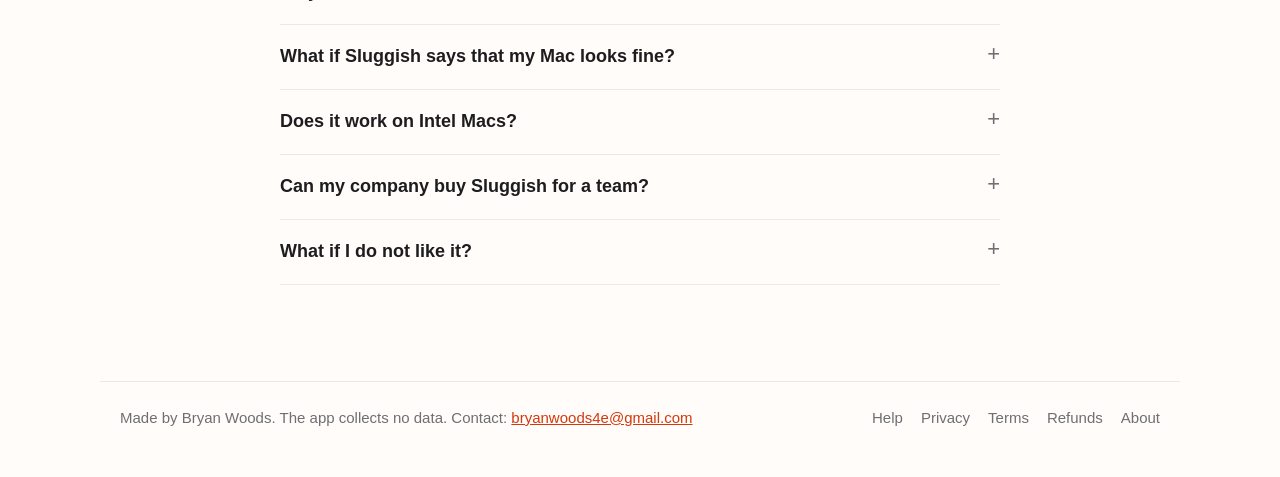
==== commit 76ce9c7a: "Link the price section to the buy page and remove the January date The price section showed a disabl" ====
--- a/site/index.html
+++ b/site/index.html
@@ -107,7 +107,7 @@
 <li>All 1.x updates are free</li>
 <li>A full refund within 30 days</li>
 </ul>
-<span class="button off">On sale in January</span>
+<a class="button" href="buy/">Buy Sluggish</a>
 <p class="fine">Paddle.com handles the payment and the taxes.</p>
 </div>
 </section>
--- a/site/style.css
+++ b/site/style.css
@@ -161,8 +161,8 @@
   summary { font-size: 17px; }
   .home footer { margin-top: 56px; }
 }
-.button.off, .button:disabled { cursor: default; }
-.button.off:hover, .button:disabled:hover { transform: none; }
+.button:disabled { cursor: default; }
+.button:disabled:hover { transform: none; }
 
 /* Help */
 .help main { max-width: 720px; padding: 28px 20px 64px; }
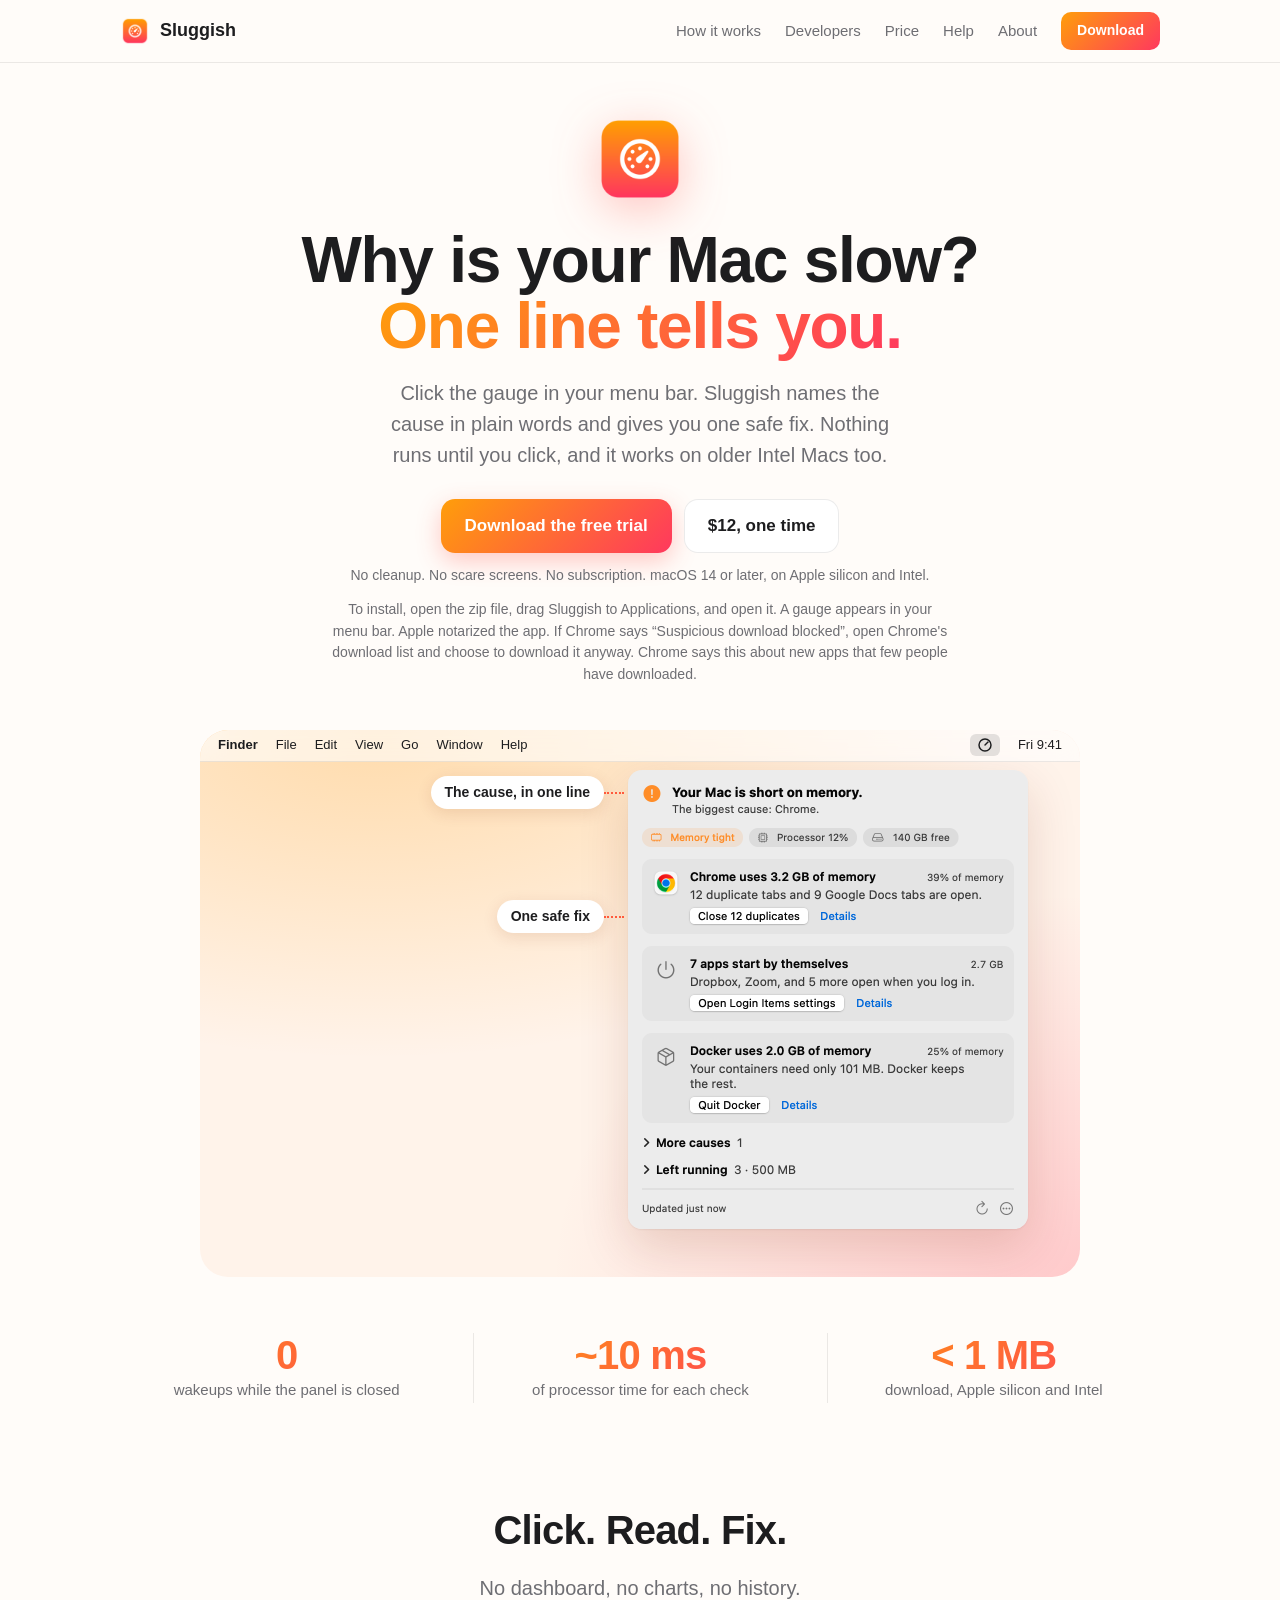
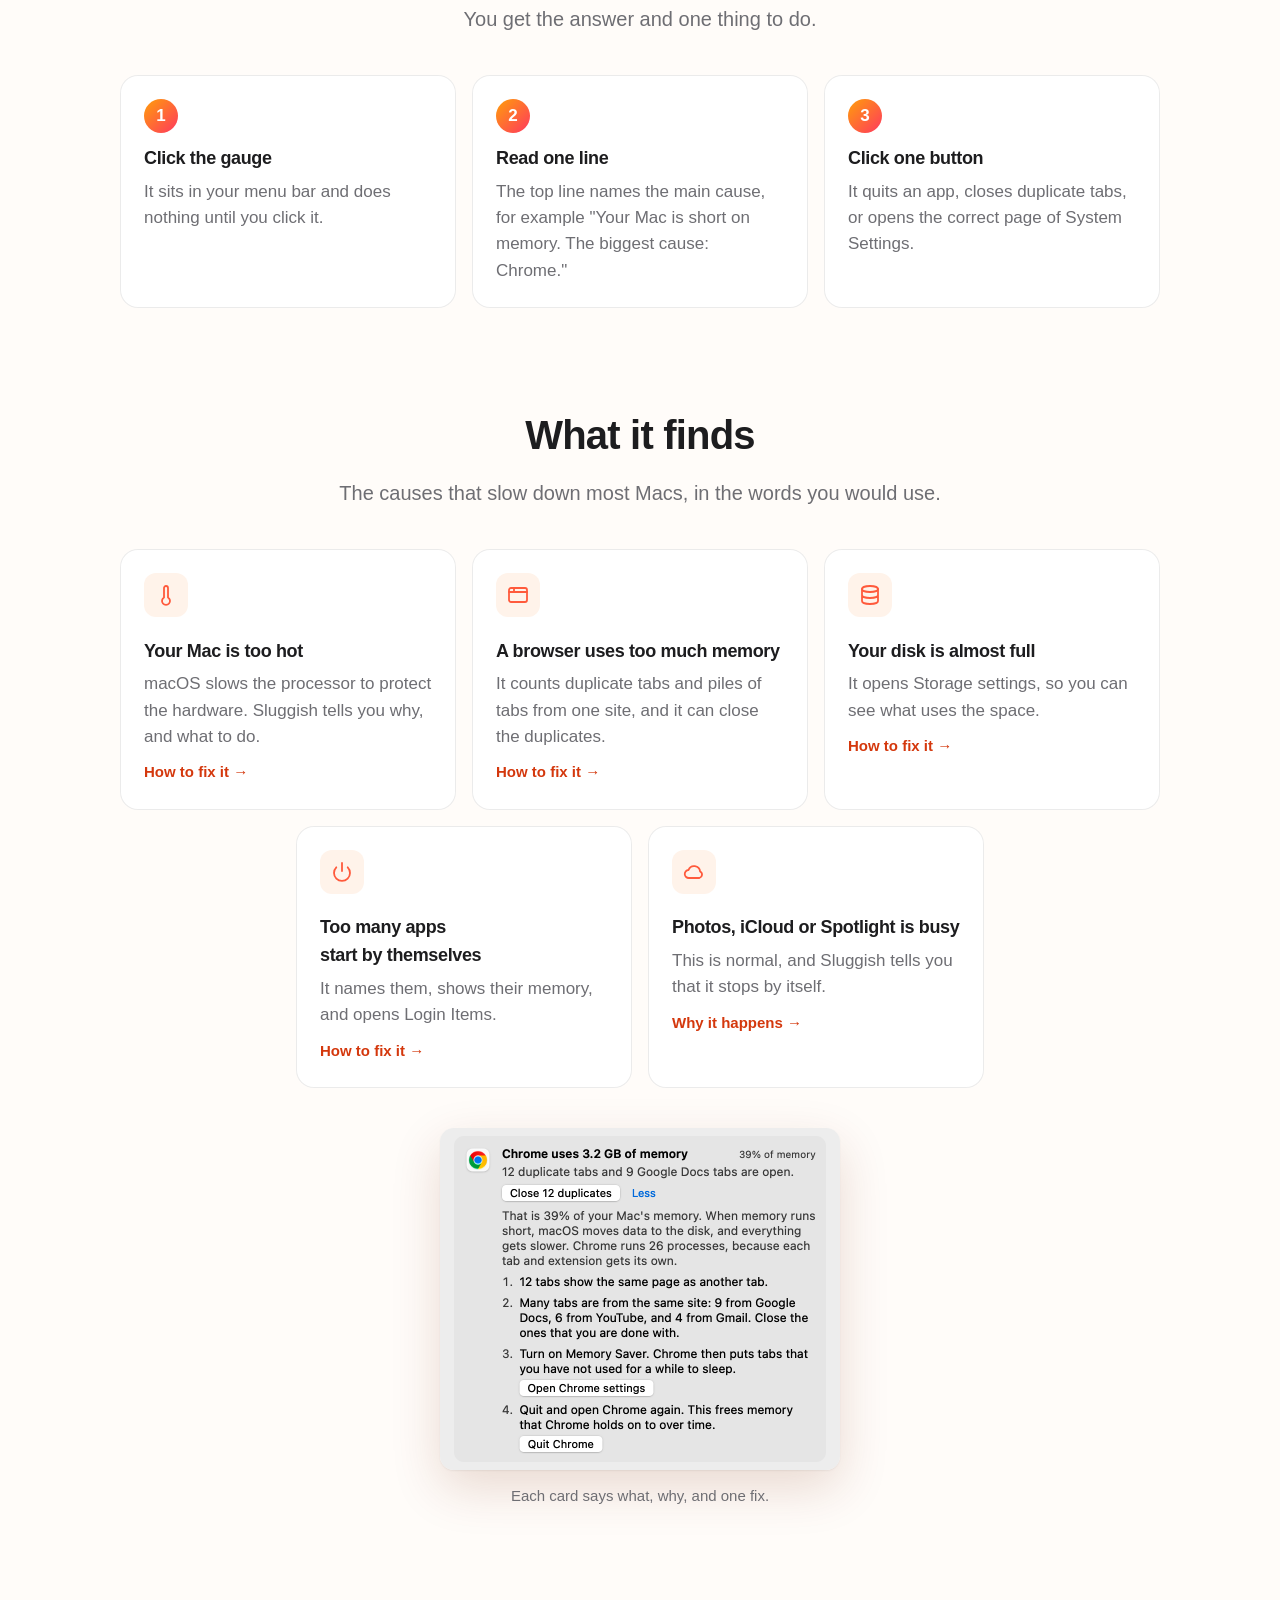
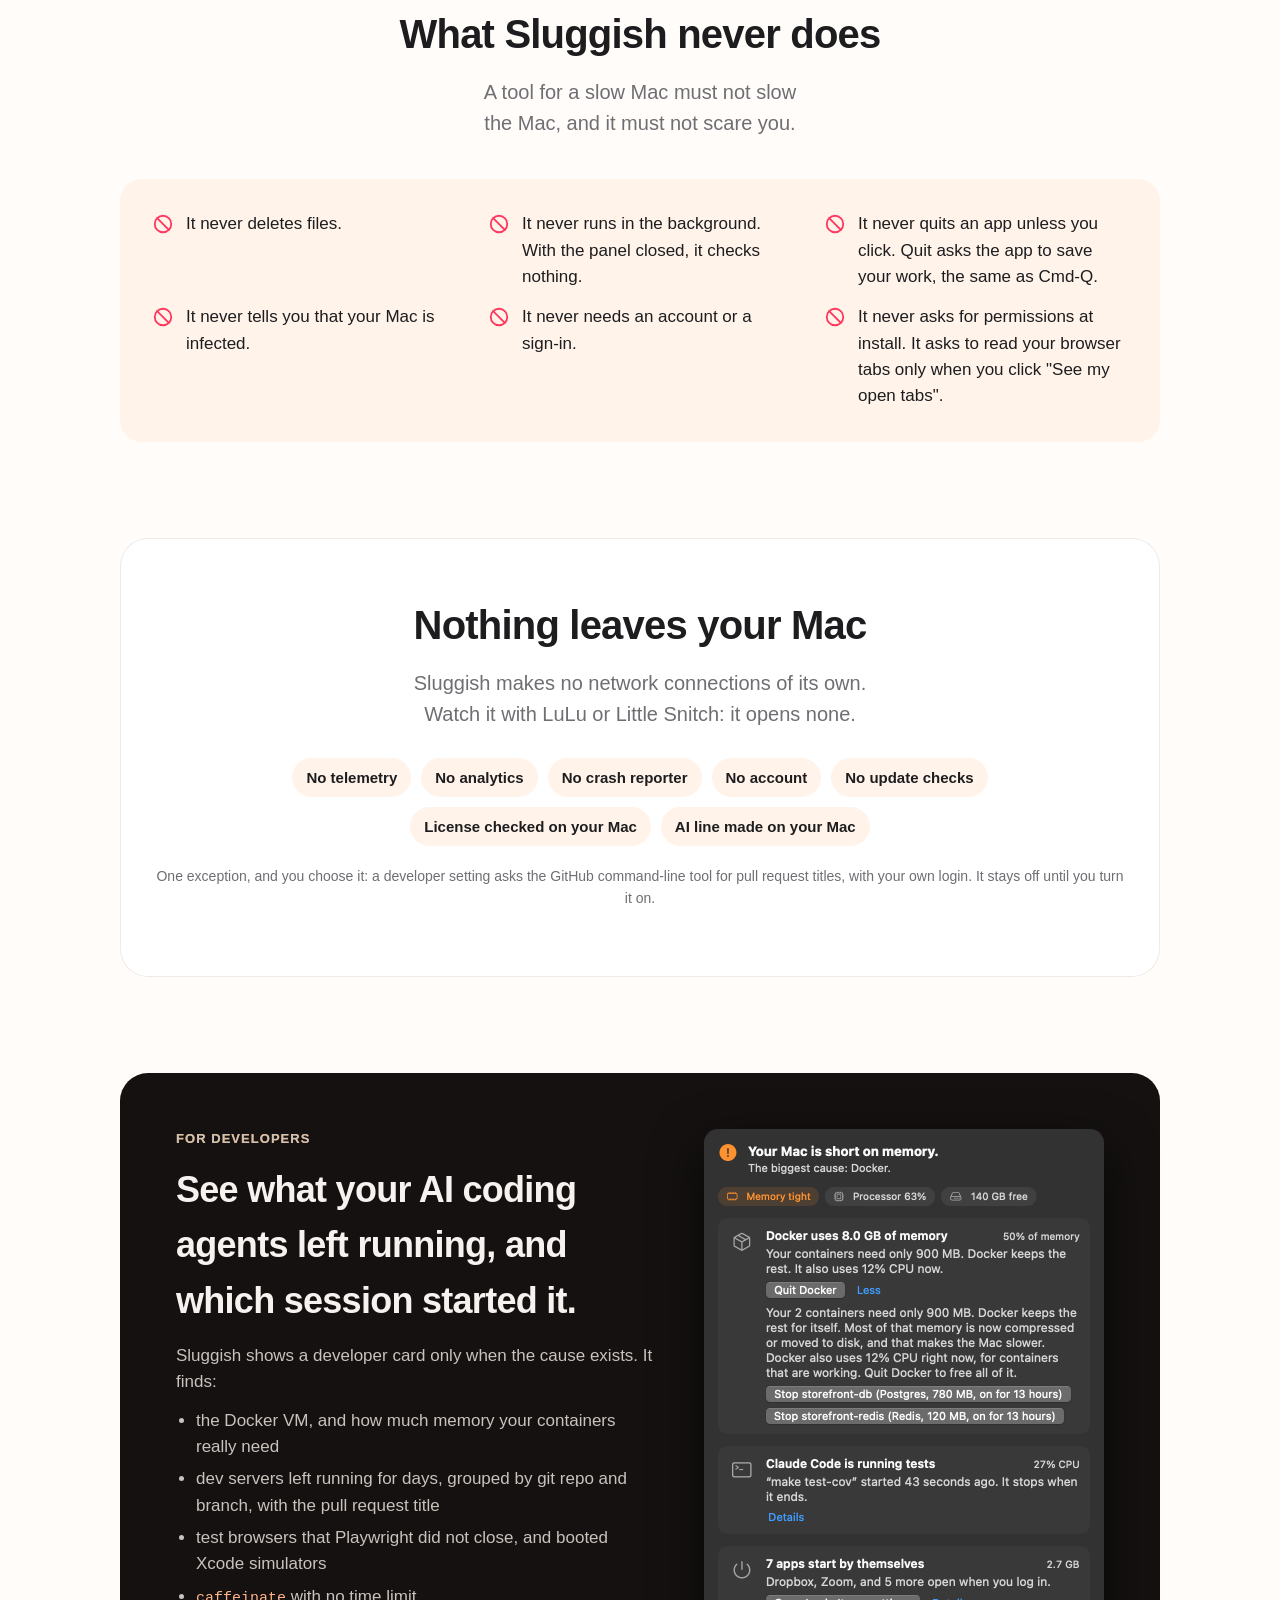
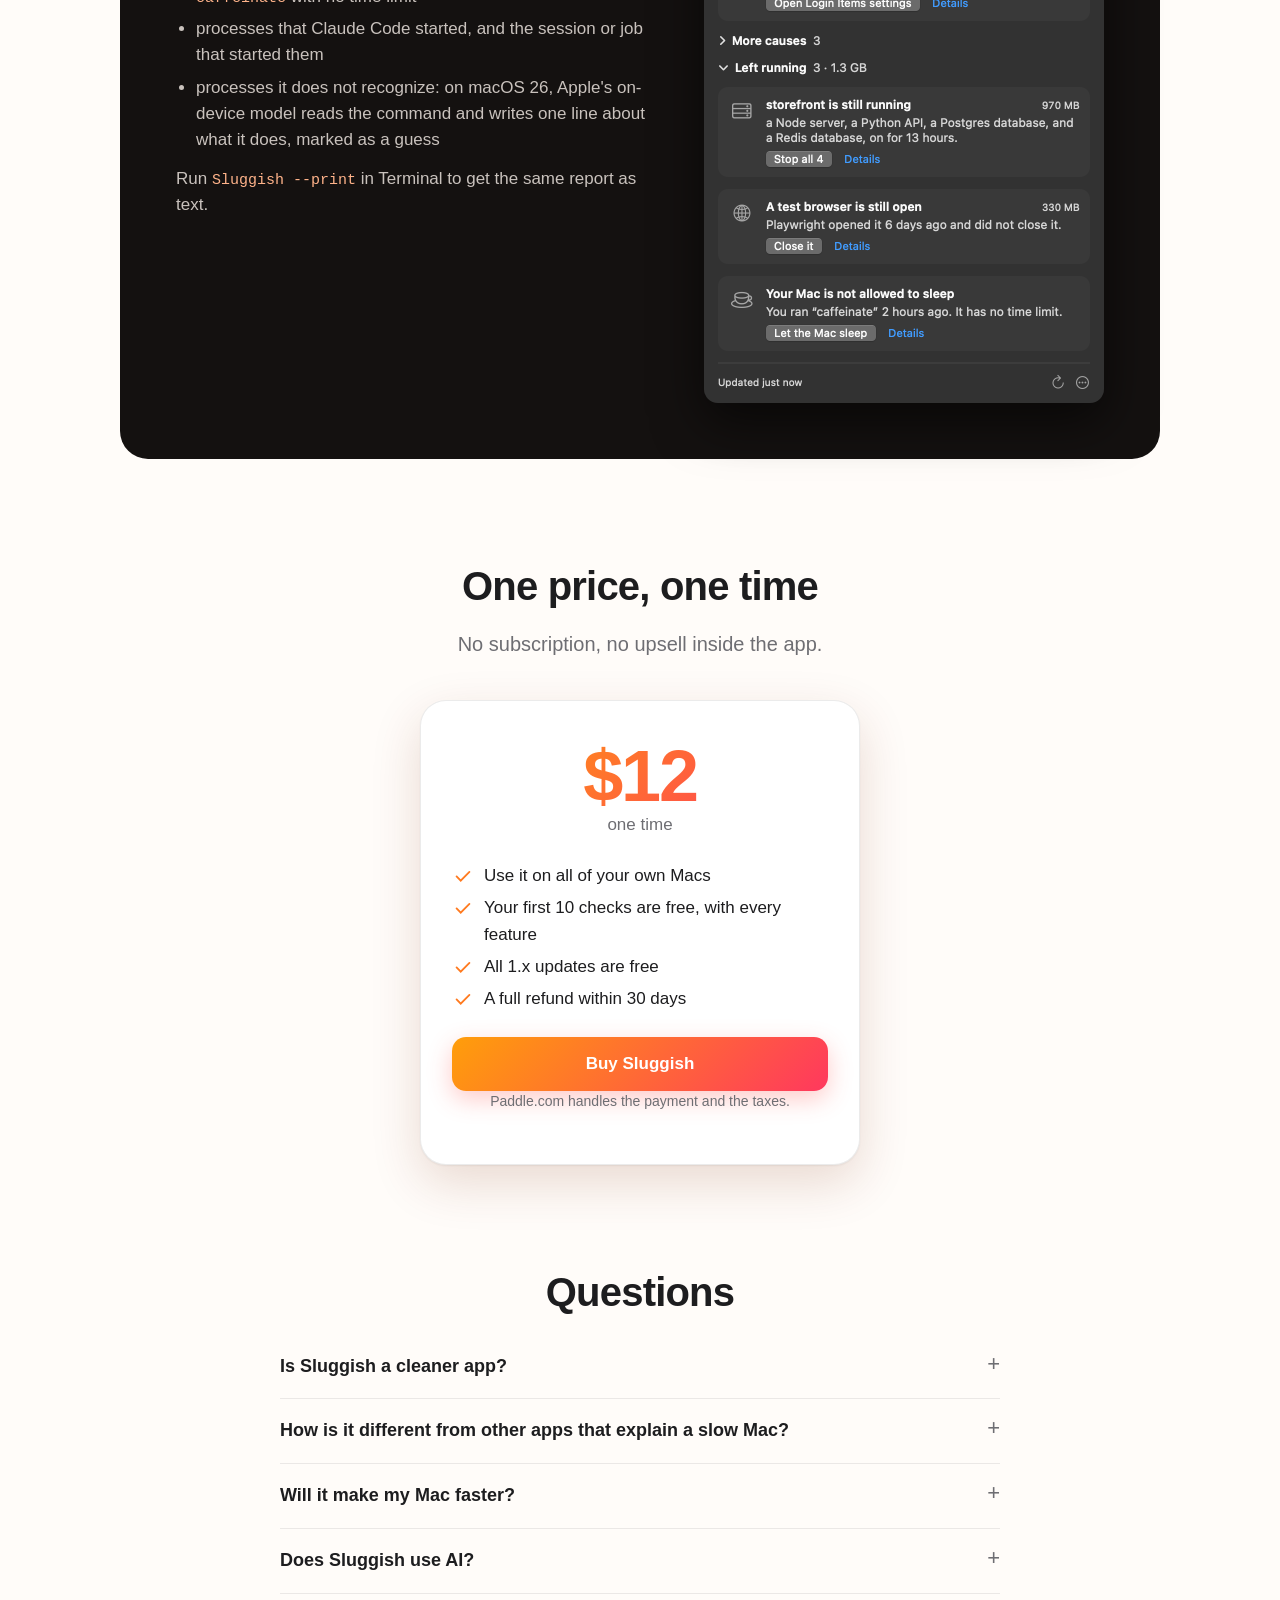
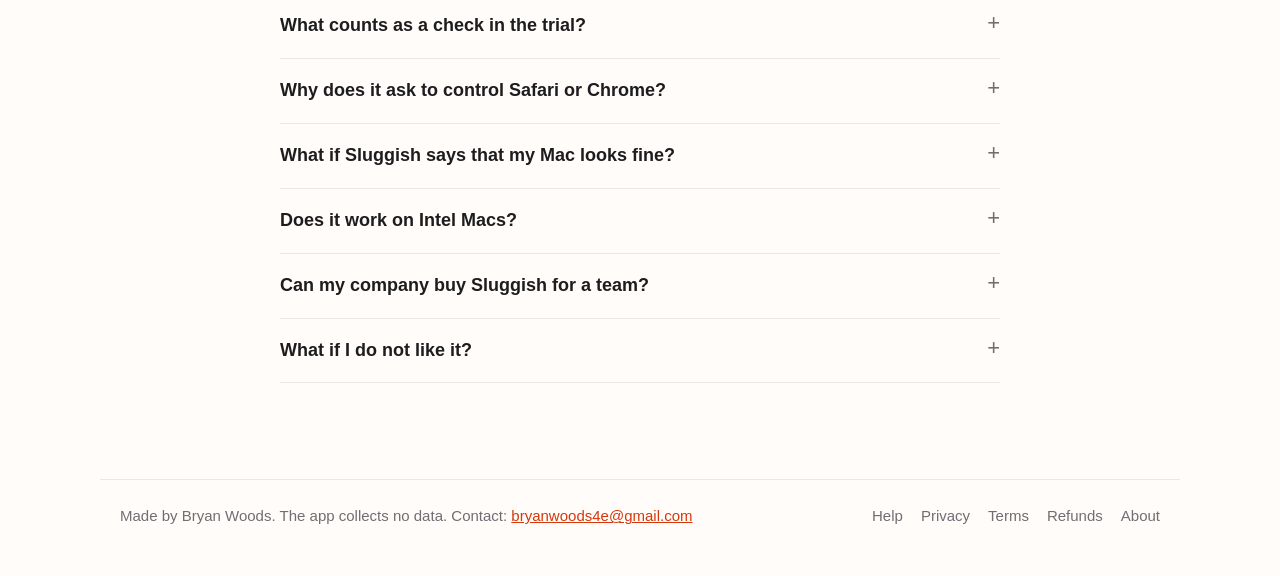
==== commit ef8f6a01: "Show the app and install steps where ad visitors land The Google Ads ads promise a Mac app that name" ====
--- a/site/index.html
+++ b/site/index.html
@@ -8,6 +8,7 @@
 <link rel="canonical" href="https://sluggishapp.com/">
 <link rel="icon" href="icon.png">
 <link rel="stylesheet" href="style.css">
+<script src="ads.js"></script>
 </head>
 <body class="home">
 <header class="top"><div class="wrap"><nav><a class="brand" href="./"><img src="icon.png" alt="" width="30" height="30">Sluggish</a><a href="#how">How it works</a><a href="#developers">Developers</a><a href="#price">Price</a><a href="help/">Help</a><a href="about/">About</a><a class="button small" href="download/Sluggish.zip">Download</a></nav></div></header>
@@ -19,6 +20,7 @@
 <p class="lede">Click the gauge in your menu bar. Sluggish names the cause in plain words and gives you one safe fix. Nothing runs until you click, and it works on older Intel Macs too.</p>
 <div class="buttons"><a class="button" href="download/Sluggish.zip">Download the free trial</a><a class="button quiet" href="#price">$12, one time</a></div>
 <p class="fine">No cleanup. No scare screens. No subscription. macOS 14 or later, on Apple silicon and Intel.</p>
+<p class="fine">To install, open the zip file, drag Sluggish to Applications, and open it. A gauge appears in your menu bar. Apple notarized the app. If Chrome says “Suspicious download blocked”, open Chrome's download list and choose to download it anyway. Chrome says this about new apps that few people have downloaded.</p>
 <div class="stage">
 <div class="menubar"><span class="menus"><b>Finder</b><span>File</span><span>Edit</span><span>View</span><span>Go</span><span>Window</span><span>Help</span></span><span class="gauge"><svg viewBox="0 0 24 24" fill="none" stroke="currentColor" stroke-width="2.2" stroke-linecap="round"><circle cx="12" cy="12" r="9"/><path d="M12 12l4.5-4.5"/></svg></span><span>Fri 9:41</span></div>
 <span class="callout c1">The cause, in one line</span><span class="callout c2">One safe fix</span>
--- a/site/style.css
+++ b/site/style.css
@@ -49,6 +49,7 @@
 .hero h1 { font-size: clamp(38px, 6.5vw, 64px); line-height: 1.04; margin: 0 auto 18px; max-width: 820px; }
 .lede { font-size: 20px; color: var(--muted); max-width: 620px; margin: 0 auto; }
 .hero .buttons { justify-content: center; }
+.hero .fine { max-width: 620px; margin-left: auto; margin-right: auto; }
 .fine { font-size: 14px; color: var(--muted); }
 .stage { margin: 44px auto 0; max-width: 880px; border-radius: 28px; overflow: hidden; padding-bottom: 48px; background: radial-gradient(ellipse 70% 60% at 20% 0%, rgba(255, 158, 10, .28), transparent), radial-gradient(ellipse 60% 70% at 100% 100%, rgba(255, 56, 94, .22), transparent), var(--tint); }
 .menubar { display: flex; justify-content: flex-end; align-items: center; gap: 18px; height: 32px; padding: 0 18px; background: var(--bar); backdrop-filter: blur(12px); border-bottom: 1px solid var(--line); font-size: 13px; font-weight: 500; }
@@ -173,7 +174,7 @@
 .help .lede { max-width: none; margin: 0 0 24px; text-wrap: pretty; }
 .help h2 { font-size: 25px; margin: 48px 0 12px; }
 .help p, .help li { line-height: 1.65; }
-.help ul:not(.causes):not(.nots) { padding-left: 22px; }
+.help ul:not(.causes):not(.nots):not(.checks) { padding-left: 22px; }
 .answer { padding: 18px 22px; border-radius: 16px; background: var(--tint); box-shadow: inset 4px 0 0 #ff7a1f; }
 .answer b { display: block; margin-bottom: 4px; font-size: 13px; font-weight: 700; letter-spacing: .08em; text-transform: uppercase; color: var(--link); }
 .path { font-weight: 600; }
@@ -195,11 +196,14 @@
 .nots { list-style: none; padding: 0; }
 .nots li { position: relative; padding-left: 34px; margin-bottom: 12px; }
 .nots li::before { content: ""; position: absolute; left: 0; top: 3px; width: 22px; height: 22px; background-size: contain; }
-.cta { display: grid; grid-template-columns: 88px 1fr; gap: 24px; align-items: start; margin: 56px 0 0; padding: 32px; border-radius: 24px; background: radial-gradient(ellipse 70% 80% at 0% 0%, rgba(255, 158, 10, .22), transparent), radial-gradient(ellipse 60% 80% at 100% 100%, rgba(255, 56, 94, .18), transparent), var(--tint); }
+.cta { display: grid; grid-template-columns: auto 1fr; gap: 24px; align-items: start; margin: 56px 0 0; padding: 32px; border-radius: 24px; background: radial-gradient(ellipse 70% 80% at 0% 0%, rgba(255, 158, 10, .22), transparent), radial-gradient(ellipse 60% 80% at 100% 100%, rgba(255, 56, 94, .18), transparent), var(--tint); }
 .cta img { width: 88px; height: 88px; filter: drop-shadow(0 10px 20px rgba(255, 70, 60, .3)); }
 .help .cta h2 { margin: 0 0 8px; font-size: 24px; }
 .cta p { margin: 0 0 18px; }
 .cta .fine { margin: 12px 0 0; }
+.cta.app { margin-top: 32px; }
+.cta.app img { width: 240px; height: auto; filter: none; border-radius: 14px; box-shadow: var(--shadow); }
+.cta .checks { margin: 0 0 20px; }
 .related h2 { font-size: 20px; }
 .related ul { display: grid; grid-template-columns: repeat(auto-fit, minmax(260px, 1fr)); gap: 10px; list-style: none; padding: 0 !important; }
 .related li { margin: 0; }
@@ -211,6 +215,7 @@
 @media (max-width: 560px) {
   .cta { grid-template-columns: 1fr; padding: 24px; }
   .cta img { width: 64px; height: 64px; }
+  .cta.app img { width: 100%; max-width: 320px; height: auto; }
   .causes a { grid-template-columns: 36px 1fr; gap: 2px 12px; padding: 16px; }
   .causes svg { width: 36px; height: 36px; padding: 8px; border-radius: 10px; }
 }
